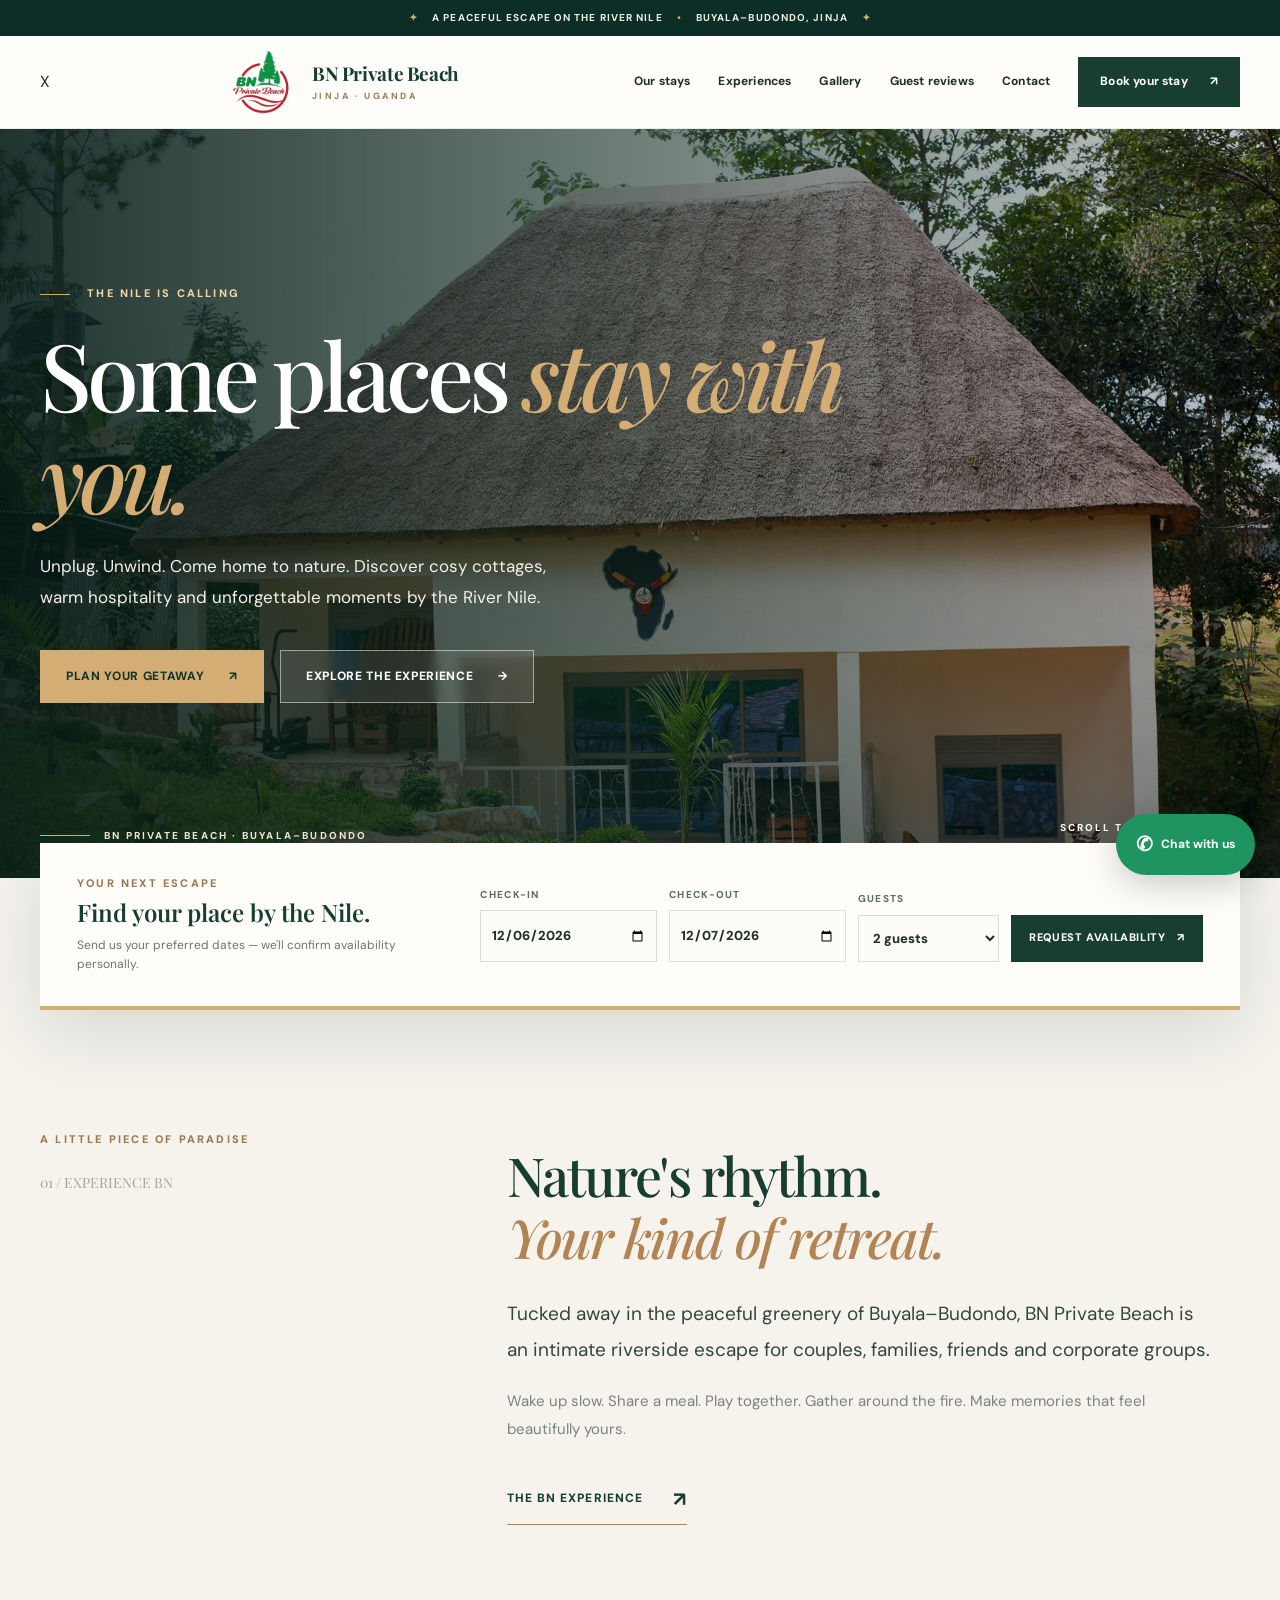
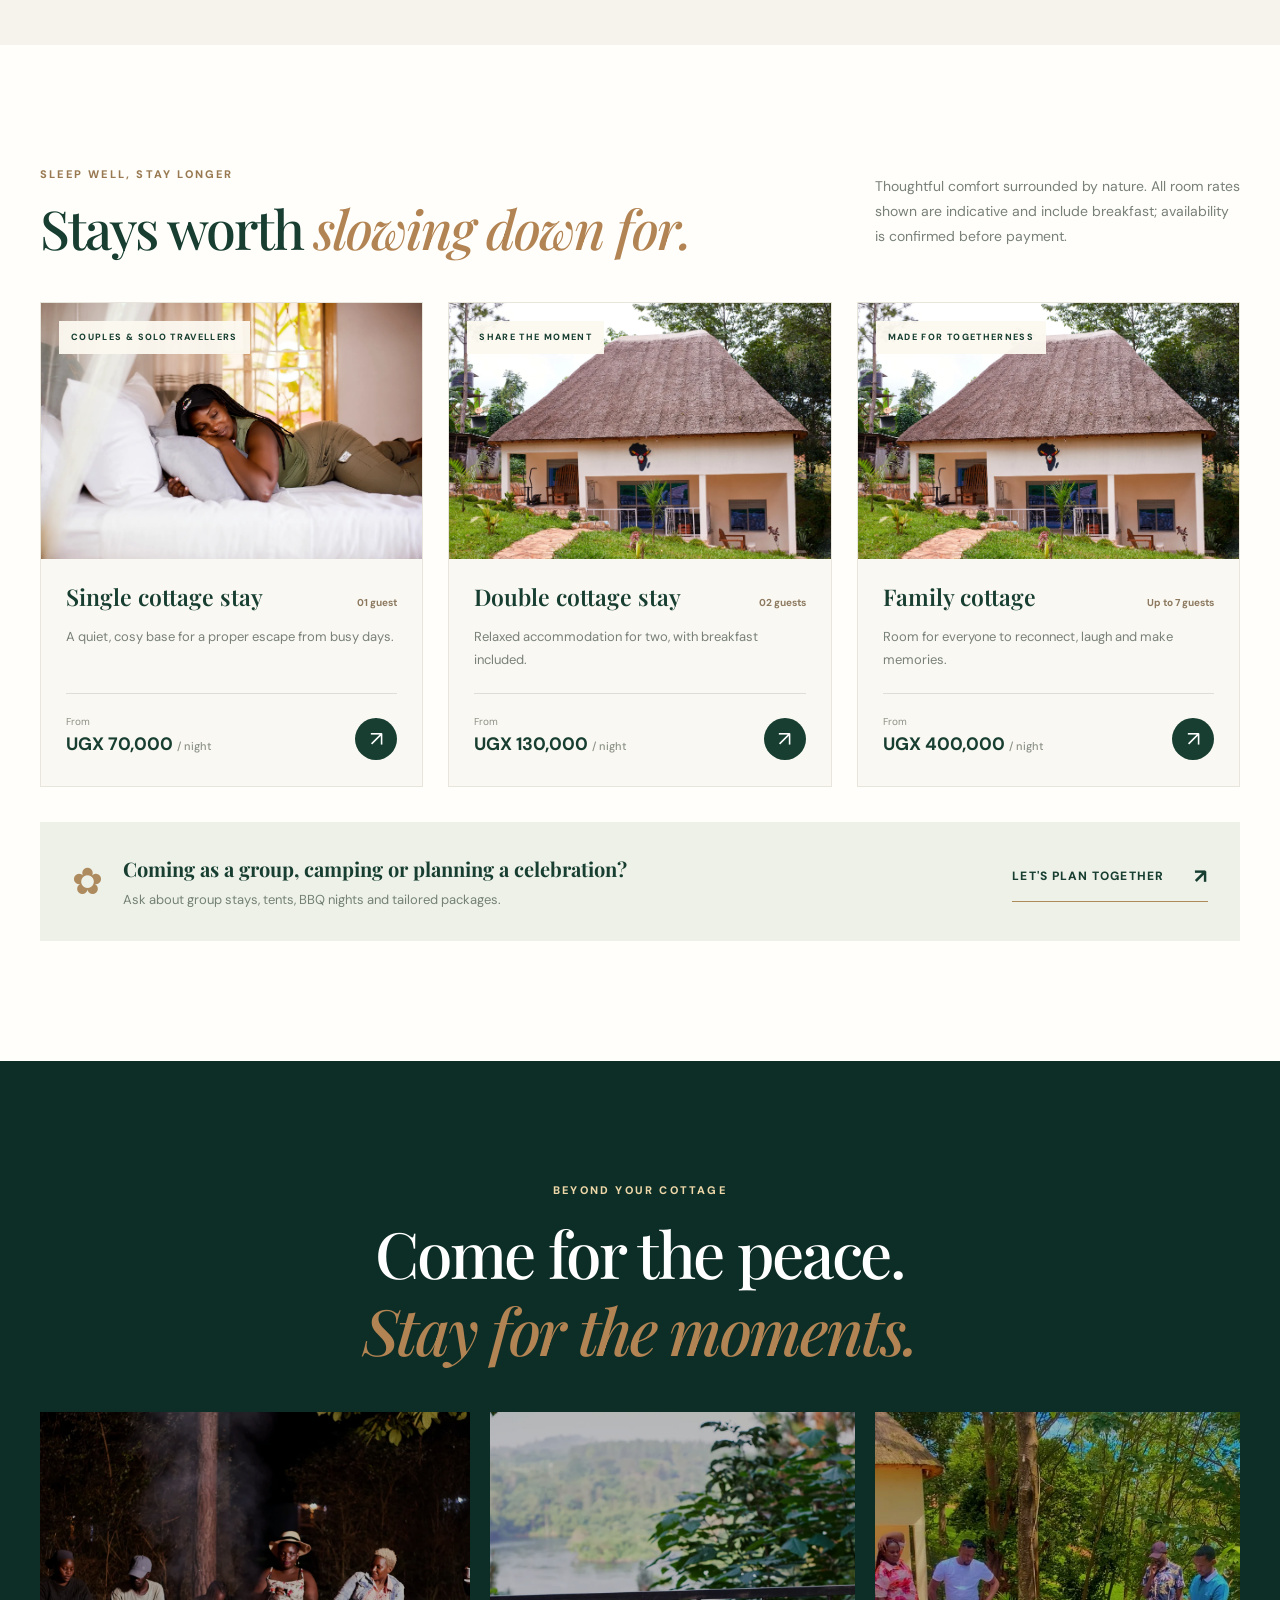
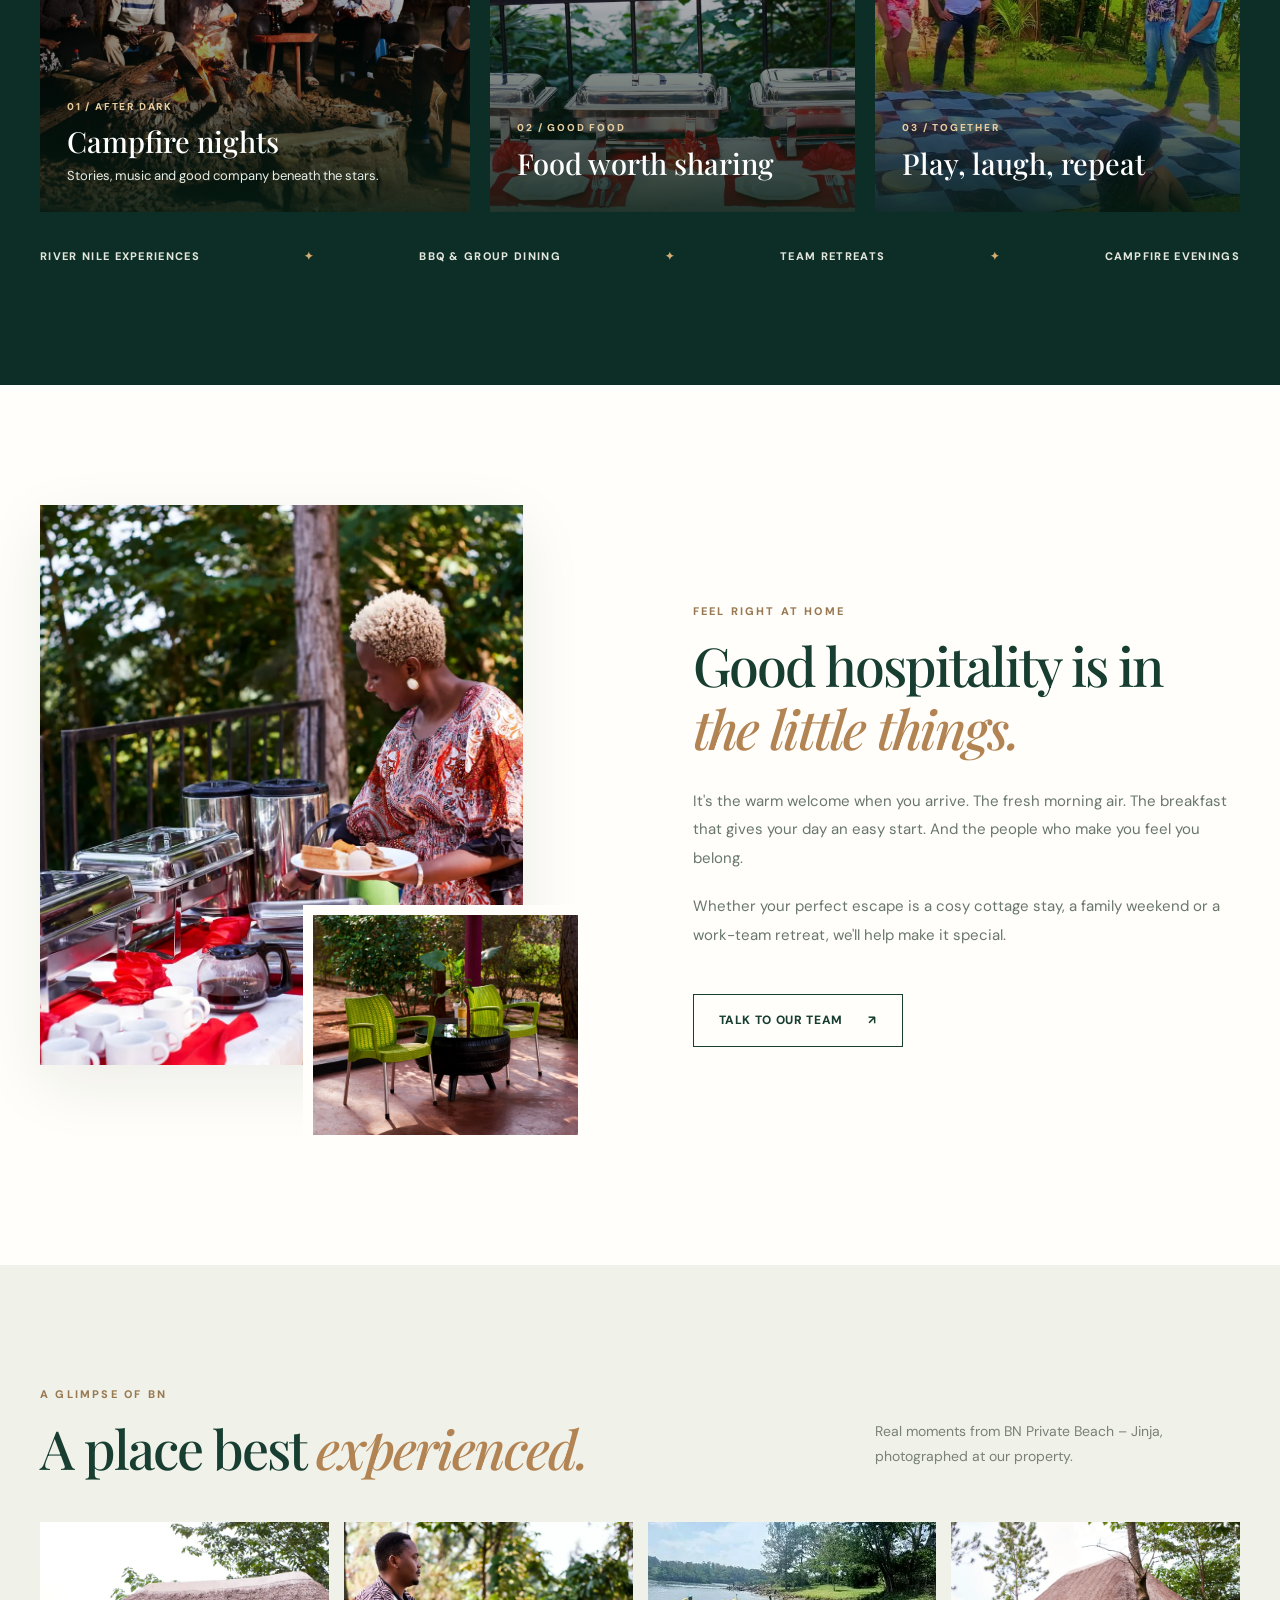
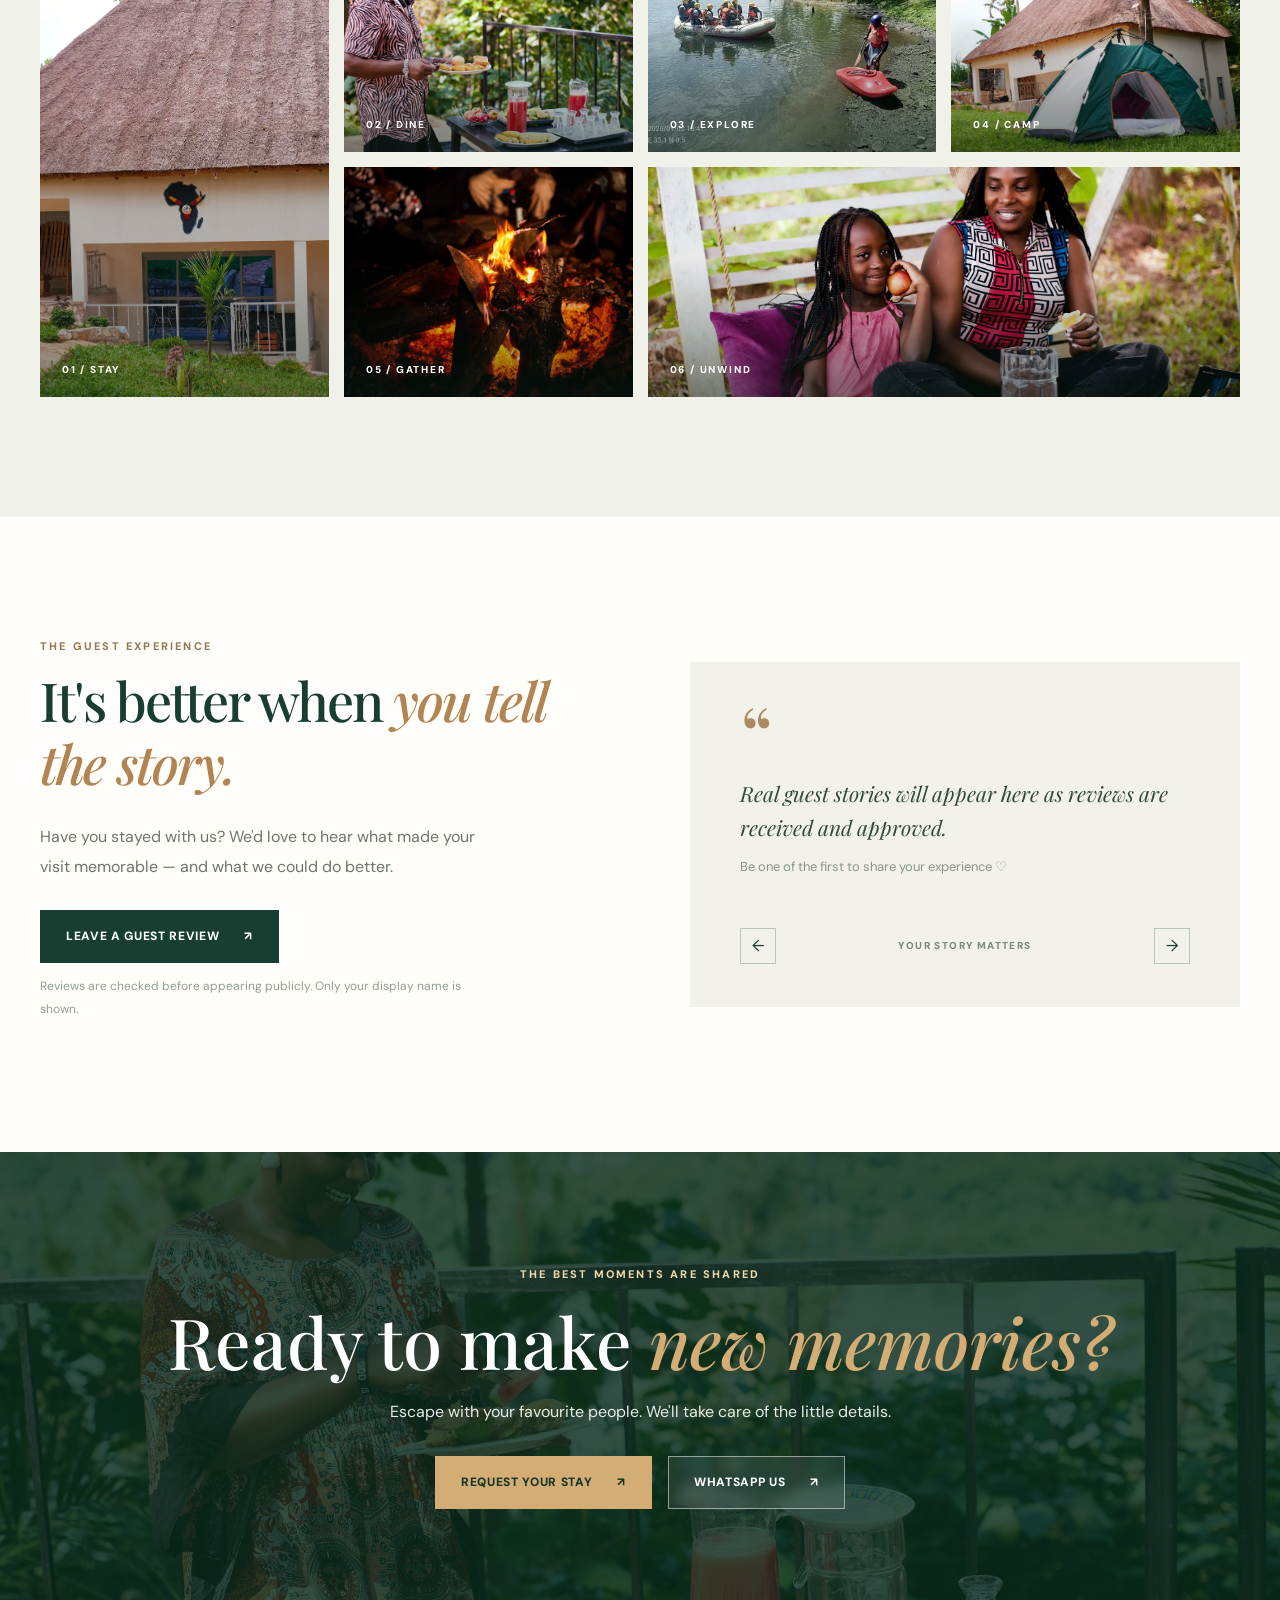
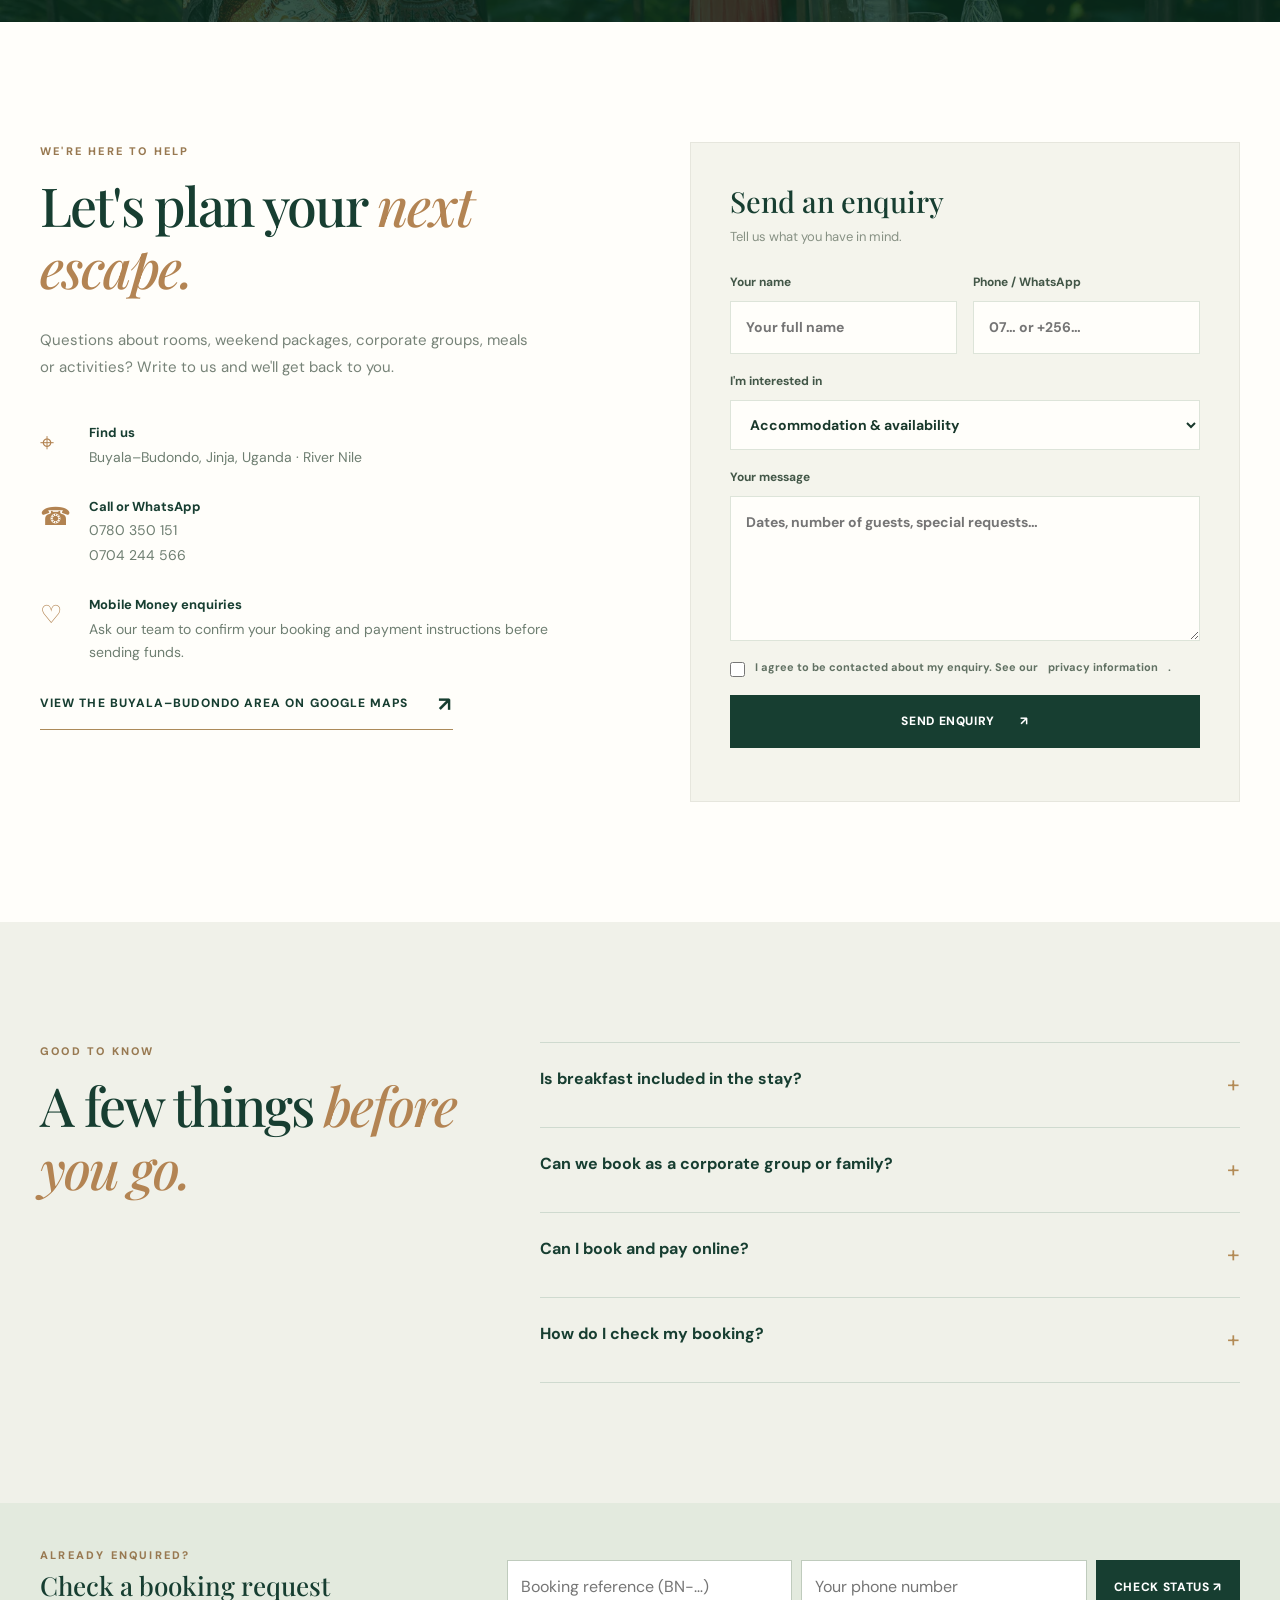
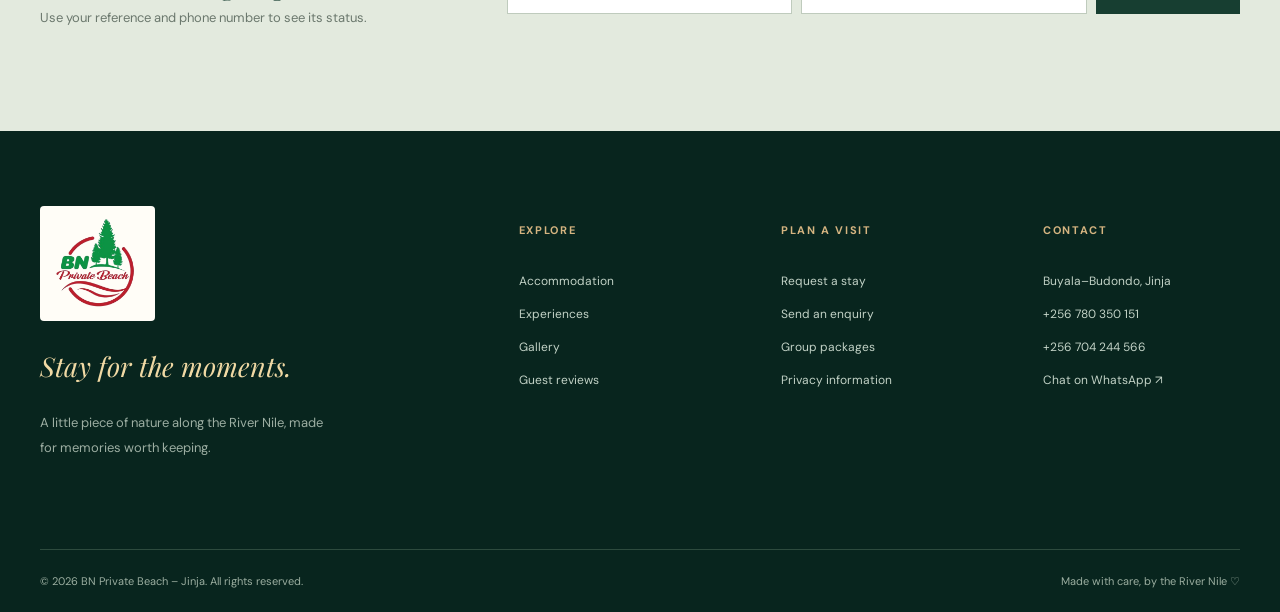
==== index.html @ 2076be95 "Initial BN Private Beach Jinja frontend" ====
<!doctype html>
<html lang="en">
<head>
 <meta charset="utf-8"><meta name="viewport" content="width=device-width,initial-scale=1"><meta name="theme-color" content="#133a2f">
 <meta name="description" content="BN Private Beach – Jinja: tranquil cottages, family stays, delicious dining, campfires and memorable Nile experiences. Request your stay and contact our team.">
 <title>BN Private Beach – Jinja | Stay where the Nile slows down</title>
 <link rel="icon" href="assets/bn-logo.png"><link rel="preconnect" href="https://fonts.googleapis.com"><link rel="preconnect" href="https://fonts.gstatic.com" crossorigin>
 <link href="https://fonts.googleapis.com/css2?family=DM+Sans:wght@400;500;600;700;800&family=Playfair+Display:ital,wght@0,500;0,600;0,700;1,500;1,600&display=swap" rel="stylesheet">
 <link rel="stylesheet" href="assets/site.css"><script src="assets/site.js" defer></script>
</head>
<body>
 <div class="announcement"><span class="tiny-star">✦</span> A peaceful escape on the River Nile <span class="announcement-dot">•</span> Buyala–Budondo, Jinja <span class="tiny-star">✦</span></div>
 <header class="site-header" id="top">
  <div class="header-inner container">X
   <a class="brand" href="#top" aria-label="BN Private Beach homepage"><img src="assets/bn-logo.png" alt="BN Private Beach official logo"><span class="brand-name"><b>BN Private Beach</b><small>JINJA · UGANDA</small></span></a>
   <nav id="mainNav" class="main-nav" aria-label="Main navigation"><a href="#stays">Our stays</a><a href="#experiences">Experiences</a><a href="#gallery">Gallery</a><a href="#reviews">Guest reviews</a><a href="#contact">Contact</a><a class="nav-book" href="#booking">Book your stay <span>↗</span></a></nav>
   <button class="menu-toggle" id="menuToggle" aria-label="Open menu" aria-expanded="false" aria-controls="mainNav"><span></span><span></span><span></span></button>
  </div>
 </header>
 <main>
  <section class="hero" aria-labelledby="hero-title">
   <img class="hero-background" src="assets/cottage-exterior.webp" alt="A beautiful cottage with thatched roof and greenery at BN Private Beach" fetchpriority="high">
   <div class="hero-overlay"></div>
   <div class="hero-content container">
    <div class="eyebrow light"><span class="eyebrow-line"></span> THE NILE IS CALLING</div>
    <h1 id="hero-title">Some places <em>stay with you.</em></h1>
    <p>Unplug. Unwind. Come home to nature. Discover cosy cottages, warm hospitality and unforgettable moments by the River Nile.</p>
    <div class="hero-actions"><a class="btn btn-gold" href="#booking">Plan your getaway <span>↗</span></a><a class="btn btn-glass" href="#experiences">Explore the experience <span>→</span></a></div>
   </div>
   <div class="hero-caption"><span class="caption-line"></span> BN PRIVATE BEACH · BUYALA–BUDONDO</div>
   <div class="hero-scroll">SCROLL TO DISCOVER <span>↓</span></div>
  </section>

  <section class="quick-book-section" id="booking" aria-labelledby="booking-title">
   <div class="container"><div class="quick-book">
    <div class="quick-book-intro"><span class="overline">YOUR NEXT ESCAPE</span><h2 id="booking-title">Find your place by the Nile.</h2><p>Send us your preferred dates — we'll confirm availability personally.</p></div>
    <form class="quick-book-form" id="quickBooking" novalidate>
      <label>Check-in <input required type="date" id="quickCheckin" aria-label="Check in"></label>
      <label>Check-out <input required type="date" id="quickCheckout" aria-label="Check out"></label>
      <label>Guests <select id="quickGuests" aria-label="Number of guests"><option value="1">1 guest</option><option value="2" selected>2 guests</option><option value="3">3 guests</option><option value="4">4 guests</option><option value="5">5 guests</option><option value="6">6 guests</option><option value="7">7 guests</option><option value="8">8+ guests</option></select></label>
      <button type="submit" class="btn btn-dark">Request availability <span>↗</span></button>
    </form>
   </div></div>
  </section>

  <section class="intro-section section-pad"><div class="container intro-grid">
   <div class="intro-eyebrow"><span class="eyebrow">A LITTLE PIECE OF PARADISE</span><span class="intro-numeric">01 / EXPERIENCE BN</span></div>
   <div><h2 class="section-headline">Nature's rhythm.<br><em>Your kind of retreat.</em></h2><p class="intro-lead">Tucked away in the peaceful greenery of Buyala–Budondo, BN Private Beach is an intimate riverside escape for couples, families, friends and corporate groups.</p><p class="intro-sub">Wake up slow. Share a meal. Play together. Gather around the fire. Make memories that feel beautifully yours.</p><a class="text-link" href="#experiences">The BN experience <span>↗</span></a></div>
  </div></section>

  <section class="stays-section section-pad" id="stays"><div class="container">
   <div class="section-heading spaced"><div><div class="eyebrow">SLEEP WELL, STAY LONGER</div><h2>Stays worth <em>slowing down for.</em></h2></div><p>Thoughtful comfort surrounded by nature. All room rates shown are indicative and include breakfast; availability is confirmed before payment.</p></div>
   <div class="stays-grid">
    <article class="stay-card"><div class="stay-photo"><img loading="lazy" src="assets/bedroom.webp" alt="Comfortable guest bedroom at BN Private Beach"><span class="photo-tag">COUPLES & SOLO TRAVELLERS</span></div><div class="stay-info"><div class="stay-top"><h3>Single cottage stay</h3><span>01 guest</span></div><p>A quiet, cosy base for a proper escape from busy days.</p><div class="stay-bottom"><div><small>From</small><strong>UGX 70,000 <span>/ night</span></strong></div><button class="circle-link" data-book-room="single" aria-label="Request single cottage">↗</button></div></div></article>
    <article class="stay-card"><div class="stay-photo"><img loading="lazy" src="assets/cottage-second.webp" alt="Thatched-roof private cottage in a landscaped garden"><span class="photo-tag">SHARE THE MOMENT</span></div><div class="stay-info"><div class="stay-top"><h3>Double cottage stay</h3><span>02 guests</span></div><p>Relaxed accommodation for two, with breakfast included.</p><div class="stay-bottom"><div><small>From</small><strong>UGX 130,000 <span>/ night</span></strong></div><button class="circle-link" data-book-room="double" aria-label="Request double cottage">↗</button></div></div></article>
    <article class="stay-card featured"><div class="stay-photo"><img loading="lazy" src="assets/cottage-exterior.webp" alt="Spacious family cottage with traditional thatched roof"><span class="photo-tag">MADE FOR TOGETHERNESS</span></div><div class="stay-info"><div class="stay-top"><h3>Family cottage</h3><span>Up to 7 guests</span></div><p>Room for everyone to reconnect, laugh and make memories.</p><div class="stay-bottom"><div><small>From</small><strong>UGX 400,000 <span>/ night</span></strong></div><button class="circle-link" data-book-room="family" aria-label="Request family cottage">↗</button></div></div></article>
   </div>
   <div class="group-note"><span class="group-icon">✿</span><div><strong>Coming as a group, camping or planning a celebration?</strong><p>Ask about group stays, tents, BBQ nights and tailored packages.</p></div><a href="#contact" class="text-link">Let's plan together <span>↗</span></a></div>
  </div></section>

  <section class="experience-section section-pad" id="experiences"><div class="container">
   <div class="section-heading centered"><span class="eyebrow light">BEYOND YOUR COTTAGE</span><h2>Come for the peace.<br><em>Stay for the moments.</em></h2></div>
   <div class="experience-collage">
    <article class="experience-tile exp-large"><img loading="lazy" src="assets/guests-evening.webp" alt="Guests gathered around a warmly glowing campfire"><div class="exp-label"><small>01 / AFTER DARK</small><h3>Campfire nights</h3><p>Stories, music and good company beneath the stars.</p></div></article>
    <article class="experience-tile"><img loading="lazy" src="assets/dining.webp" alt="Buffet dining overlooking greenery at BN Private Beach"><div class="exp-label"><small>02 / GOOD FOOD</small><h3>Food worth sharing</h3></div></article>
    <article class="experience-tile"><img loading="lazy" src="assets/group-games.webp" alt="Guests participating in a giant board game at BN Private Beach"><div class="exp-label"><small>03 / TOGETHER</small><h3>Play, laugh, repeat</h3></div></article>
   </div>
   <div class="experience-list"><span>River Nile experiences</span><i>✦</i><span>BBQ & group dining</span><i>✦</i><span>Team retreats</span><i>✦</i><span>Campfire evenings</span></div>
  </div></section>

  <section class="story-section section-pad"><div class="container story-grid"><div class="story-images"><img loading="lazy" class="story-main" src="assets/breakfast.webp" alt="Breakfast and buffet service by the Nile"><img loading="lazy" class="story-small" src="assets/outdoor-lounge.webp" alt="Relaxing outdoor seating nestled among the trees"></div><div class="story-content"><div class="eyebrow">FEEL RIGHT AT HOME</div><h2>Good hospitality is in <em>the little things.</em></h2><p>It's the warm welcome when you arrive. The fresh morning air. The breakfast that gives your day an easy start. And the people who make you feel you belong.</p><p>Whether your perfect escape is a cosy cottage stay, a family weekend or a work-team retreat, we'll help make it special.</p><a class="btn btn-outline" href="#contact">Talk to our team <span>↗</span></a></div></div></section>

  <section class="gallery-section section-pad" id="gallery"><div class="container"><div class="section-heading spaced"><div><span class="eyebrow">A GLIMPSE OF BN</span><h2>A place best <em>experienced.</em></h2></div><p>Real moments from BN Private Beach – Jinja, photographed at our property.</p></div><div class="gallery-grid">
   <button class="gallery-photo tall" data-image="assets/cottage-exterior.webp" data-caption="Our charming thatched-roof cottages"><img loading="lazy" src="assets/cottage-exterior.webp" alt="Thatched family cottage"><span>01 / STAY</span></button>
   <button class="gallery-photo" data-image="assets/riverside-breakfast.webp" data-caption="Food and views by the Nile"><img loading="lazy" src="assets/riverside-breakfast.webp" alt="Guests enjoying food by the Nile"><span>02 / DINE</span></button>
   <button class="gallery-photo" data-image="assets/river-experiences.webp" data-caption="River experiences"><img loading="lazy" src="assets/river-experiences.webp" alt="River activity at BN Private Beach"><span>03 / EXPLORE</span></button>
   <button class="gallery-photo" data-image="assets/camping.webp" data-caption="Camping among the trees"><img loading="lazy" src="assets/camping.webp" alt="Tent beside a cottage at BN Private Beach"><span>04 / CAMP</span></button>
   <button class="gallery-photo" data-image="assets/campfire.webp" data-caption="Warm evenings by the fire"><img loading="lazy" src="assets/campfire.webp" alt="Glowing campfire with logs"><span>05 / GATHER</span></button>
   <button class="gallery-photo wide" data-image="assets/picnic.webp" data-caption="Relaxed moments at BN Private Beach"><img loading="lazy" src="assets/picnic.webp" alt="Guests relaxing on an outdoor swing"><span>06 / UNWIND</span></button>
  </div></div></section>

  <section class="reviews-section section-pad" id="reviews"><div class="container reviews-grid">
   <div><div class="eyebrow">THE GUEST EXPERIENCE</div><h2>It's better when <em>you tell the story.</em></h2><p>Have you stayed with us? We'd love to hear what made your visit memorable — and what we could do better.</p><button type="button" class="btn btn-dark" id="writeReview">Leave a guest review <span>↗</span></button><p class="tiny-note">Reviews are checked before appearing publicly. Only your display name is shown.</p></div>
   <div class="review-display"><div class="quote-mark">“</div><div id="reviewList" class="review-list"><div class="review-placeholder">Real guest stories will appear here as reviews are received and approved.<br><span>Be one of the first to share your experience ♡</span></div></div><div class="review-navigation"><button id="prevReview" aria-label="Previous guest review">←</button><span id="reviewCount">YOUR STORY MATTERS</span><button id="nextReview" aria-label="Next guest review">→</button></div></div>
  </div></section>

  <section class="cta-section"><div class="cta-overlay"></div><div class="container cta-content"><span class="eyebrow light">THE BEST MOMENTS ARE SHARED</span><h2>Ready to make <em>new memories?</em></h2><p>Escape with your favourite people. We'll take care of the little details.</p><div class="cta-actions"><a href="#booking" class="btn btn-gold">Request your stay <span>↗</span></a><a href="https://wa.me/256780350151?text=Hello%20BN%20Private%20Beach%20Jinja%2C%20I%20would%20like%20to%20inquire%20about%20a%20visit." class="btn btn-glass" target="_blank" rel="noopener">WhatsApp us <span>↗</span></a></div></div></section>

  <section class="contact-section section-pad" id="contact"><div class="container contact-grid"><div><span class="eyebrow">WE'RE HERE TO HELP</span><h2>Let's plan your <em>next escape.</em></h2><p>Questions about rooms, weekend packages, corporate groups, meals or activities? Write to us and we'll get back to you.</p><div class="contact-points"><div><span class="contact-symbol">⌖</span><div><b>Find us</b><span>Buyala–Budondo, Jinja, Uganda · River Nile</span></div></div><div><span class="contact-symbol">☎</span><div><b>Call or WhatsApp</b><a href="tel:+256780350151">0780 350 151</a><a href="tel:+256704244566">0704 244 566</a></div></div><div><span class="contact-symbol">♡</span><div><b>Mobile Money enquiries</b><span>Ask our team to confirm your booking and payment instructions before sending funds.</span></div></div></div><a class="text-link" href="https://www.google.com/maps/search/?api=1&query=Buyala+Budondo+Jinja+Uganda" target="_blank" rel="noopener">View the Buyala–Budondo area on Google Maps <span>↗</span></a></div>
  <form id="inquiryForm" class="contact-form" novalidate><div class="form-heading"><h3>Send an enquiry</h3><p>Tell us what you have in mind.</p></div><div class="field-row"><label>Your name <input name="name" required maxlength="100" autocomplete="name" placeholder="Your full name"></label><label>Phone / WhatsApp <input name="phone" required maxlength="30" autocomplete="tel" placeholder="07… or +256…"></label></div><label>I'm interested in <select name="subject"><option>Accommodation & availability</option><option>Family & group bookings</option><option>Corporate retreat</option><option>Camping & activities</option><option>Other enquiry</option></select></label><label>Your message <textarea name="message" rows="5" required maxlength="1800" placeholder="Dates, number of guests, special requests…"></textarea></label><label class="checkline"><input type="checkbox" required name="consent"> I agree to be contacted about my enquiry. See our <a href="privacy.html" target="_blank" rel="noopener">privacy information</a>.</label><input type="text" name="website" class="honeypot" tabindex="-1" autocomplete="off" aria-hidden="true"><button type="submit" class="btn btn-dark full">Send enquiry <span>↗</span></button><div id="inquiryFeedback" class="form-feedback" aria-live="polite"></div></form></div></section>

  <section class="faq-section section-pad"><div class="container faq-grid"><div><span class="eyebrow">GOOD TO KNOW</span><h2>A few things <em>before you go.</em></h2></div><div class="faqs"><details><summary>Is breakfast included in the stay?</summary><p>Yes. Our quoted cottage rates include bed and breakfast unless your personalised package specifies otherwise.</p></details><details><summary>Can we book as a corporate group or family?</summary><p>Absolutely. We host groups, retreats, family getaways and special occasions. Share the dates and expected group size and we'll propose a package.</p></details><details><summary>Can I book and pay online?</summary><p>You can submit a booking request here. Our team confirms availability first; secure online Mobile Money checkout becomes available after your booking is approved and the payment service is activated. Never enter your PIN on this site.</p></details><details><summary>How do I check my booking?</summary><p>Use the booking reference you receive after sending your request, together with the phone number you submitted. You can check it below or speak to us on WhatsApp.</p></details></div></div></section>

  <section class="lookup-section"><div class="container lookup-inner"><div><span class="eyebrow">ALREADY ENQUIRED?</span><h3>Check a booking request</h3><p>Use your reference and phone number to see its status.</p></div><form id="lookupForm" class="lookup-form"><input name="reference" required placeholder="Booking reference (BN-…)" aria-label="Booking reference"><input name="phone" required placeholder="Your phone number" aria-label="Phone number"><button class="btn btn-dark" type="submit">Check status ↗</button></form><div id="lookupFeedback" class="lookup-feedback" aria-live="polite"></div></div></section>
 </main>
 <footer class="footer"><div class="container"><div class="footer-main"><div class="footer-brand"><img src="assets/bn-logo.png" alt="BN Private Beach official logo"><h3>Stay for the moments.</h3><p>A little piece of nature along the River Nile, made for memories worth keeping.</p></div><div><h4>Explore</h4><a href="#stays">Accommodation</a><a href="#experiences">Experiences</a><a href="#gallery">Gallery</a><a href="#reviews">Guest reviews</a></div><div><h4>Plan a visit</h4><a href="#booking">Request a stay</a><a href="#contact">Send an enquiry</a><a href="#contact">Group packages</a><a href="privacy.html">Privacy information</a></div><div><h4>Contact</h4><span>Buyala–Budondo, Jinja</span><a href="tel:+256780350151">+256 780 350 151</a><a href="tel:+256704244566">+256 704 244 566</a><a href="https://wa.me/256780350151" target="_blank" rel="noopener">Chat on WhatsApp ↗</a></div></div><div class="footer-bottom"><span>© <span id="year">2026</span> BN Private Beach – Jinja. All rights reserved.</span><span>Made with care, by the River Nile ♡</span></div></div></footer>
 <a href="https://wa.me/256780350151?text=Hello%20BN%20Private%20Beach%20Jinja!" target="_blank" rel="noopener" class="floating-wa" aria-label="Chat with BN Private Beach on WhatsApp"><span class="wa-icon">✆</span><span>Chat with us</span></a>

 <dialog id="bookingDialog" class="modal"><div class="modal-header"><div><span class="eyebrow">PLAN YOUR STAY</span><h2>Request a booking</h2></div><button class="modal-close" type="button" data-close="bookingDialog" aria-label="Close">×</button></div><form id="bookingForm" novalidate><div class="form-grid"><label>Accommodation <select name="room" id="roomType" required><option value="single">Single cottage · UGX 70,000</option><option value="double">Double cottage · UGX 130,000</option><option value="family">Family cottage · UGX 400,000</option></select></label><label>Cottages <select name="units" id="roomUnits"><option value="1">1</option><option value="2">2</option><option value="3">3</option><option value="4">4</option><option value="5">5</option><option value="6">6</option></select></label><label>Check-in <input required type="date" id="bookingCheckin" name="checkin"></label><label>Check-out <input required type="date" id="bookingCheckout" name="checkout"></label><label>Number of guests <input required type="number" min="1" max="42" value="2" name="guests" id="bookingGuests"></label><label>Your full name <input required maxlength="120" autocomplete="name" name="name" placeholder="Full name"></label><label>Phone number <input required maxlength="30" autocomplete="tel" name="phone" placeholder="+256 …"></label><label>Email address <input required type="email" maxlength="180" autocomplete="email" name="email" placeholder="you@example.com"></label></div><label>Anything we should know? <textarea name="note" maxlength="1200" rows="3" placeholder="Special requests, arrival details…"></textarea></label><label class="checkline"><input name="consent" type="checkbox" required> I agree to be contacted about my booking and understand availability must be confirmed. See our <a href="privacy.html" target="_blank" rel="noopener">privacy information</a>.</label><input class="honeypot" tabindex="-1" aria-hidden="true" autocomplete="off" name="website"><div class="booking-estimate"><div><span>Estimated total · bed & breakfast</span><strong id="estimateTotal">UGX 130,000</strong><small id="estimateNights">1 night · 1 cottage</small></div><span>Indicative price; confirmation required</span></div><button type="submit" class="btn btn-dark full">Send booking request ↗</button><div id="bookingFeedback" class="form-feedback" aria-live="polite"></div></form></dialog>
 <dialog id="reviewDialog" class="modal compact"><div class="modal-header"><div><span class="eyebrow">YOUR FEEDBACK MATTERS</span><h2>Share your experience</h2></div><button class="modal-close" type="button" data-close="reviewDialog" aria-label="Close">×</button></div><form id="reviewForm"><label>Display name <input name="name" maxlength="70" required placeholder="How your name will appear"></label><label>Your rating <select name="rating"><option value="5">★★★★★ · Excellent</option><option value="4">★★★★☆ · Very good</option><option value="3">★★★☆☆ · Good</option><option value="2">★★☆☆☆ · Could improve</option><option value="1">★☆☆☆☆ · Disappointing</option></select></label><label>Your review <textarea maxlength="900" minlength="12" rows="5" required name="comment" placeholder="Tell us about your stay…"></textarea></label><label class="checkline"><input type="checkbox" required name="consent"> I confirm this is my experience and agree to publication after moderation. See our <a href="privacy.html" target="_blank" rel="noopener">privacy information</a>.</label><input class="honeypot" name="website" tabindex="-1" aria-hidden="true" autocomplete="off"><button class="btn btn-dark full" type="submit">Submit my review ↗</button><div id="reviewFeedback" class="form-feedback" aria-live="polite"></div></form></dialog>
 <dialog id="photoDialog" class="photo-dialog"><button type="button" class="modal-close" data-close="photoDialog" aria-label="Close picture">×</button><img id="photoDialogImage" alt="Gallery photograph"><p id="photoDialogCaption"></p></dialog>
 <div id="toast" class="toast" role="status" aria-live="polite"></div>
</body></html>
---- assets/site.css ----
:root{--green:#173e31;--green-deep:#0d2e26;--green-soft:#2c614d;--gold:#d4ad74;--gold-light:#f0dbaf;--cream:#f6f3ed;--paper:#fffdfa;--ink:#202d26;--muted:#6b746c;--line:#e5e5db;--shadow:0 22px 75px rgba(21,51,41,.14);--display:'Playfair Display',Georgia,serif;--sans:'DM Sans',Arial,sans-serif}*{box-sizing:border-box}html{scroll-behavior:smooth;scroll-padding-top:95px}body{margin:0;background:var(--cream);color:var(--ink);font:16px/1.65 var(--sans);-webkit-font-smoothing:antialiased}body.modal-open{overflow:hidden}img{max-width:100%;display:block}button,input,textarea,select{font:inherit}button{cursor:pointer}a{color:inherit;text-decoration:none}button:focus-visible,a:focus-visible,input:focus-visible,select:focus-visible,textarea:focus-visible,summary:focus-visible{outline:3px solid #d8ad64;outline-offset:3px}::selection{background:#d4ad74;color:#173e31}.container{width:min(1200px,calc(100% - 48px));margin-inline:auto}.section-pad{padding:120px 0}.announcement{height:36px;background:var(--green-deep);color:#efeee7;display:flex;align-items:center;justify-content:center;gap:14px;letter-spacing:.11em;text-transform:uppercase;font-size:10px;font-weight:700}.announcement .tiny-star{color:var(--gold)}.announcement-dot{color:#d4ad74}.site-header{height:93px;background:rgba(255,253,249,.98);position:relative;z-index:50;border-bottom:1px solid rgba(21,54,41,.09)}.header-inner{height:100%;display:flex;align-items:center;justify-content:space-between;gap:28px}.brand{display:flex;align-items:center;gap:12px;min-width:0}.brand img{height:75px;width:75px;object-fit:contain}.brand-name{display:flex;flex-direction:column;line-height:1.25}.brand-name b{font-family:var(--display);font-size:19px;color:var(--green);letter-spacing:-.02em}.brand-name small{font-size:9px;letter-spacing:.28em;color:#987f60;font-weight:800;margin-top:6px}.main-nav{display:flex;align-items:center;gap:28px;font-size:12px;letter-spacing:.015em;font-weight:700}.main-nav>a:not(.nav-book){white-space:nowrap;transition:color .2s}.main-nav>a:hover{color:#be8755}.nav-book{background:var(--green);color:#fff;padding:15px 22px;display:inline-flex;gap:22px;align-items:center}.nav-book:hover{background:#245640}.menu-toggle{display:none}.hero{height:min(750px,75vw);min-height:605px;position:relative;background:#203e2b;color:#fff;overflow:hidden}.hero-background{position:absolute;inset:0;height:100%;width:100%;object-fit:cover;object-position:center 48%;filter:brightness(.88) saturate(.96);animation:slowzoom 14s ease-out both}@keyframes slowzoom{from{transform:scale(1.04)}to{transform:scale(1)}}.hero-overlay{position:absolute;inset:0;background:linear-gradient(90deg,rgba(6,28,23,.88),rgba(10,38,28,.58) 43%,rgba(4,22,17,.10) 100%),linear-gradient(0deg,rgba(9,30,23,.33),transparent 38%)}.hero-content{position:relative;z-index:1;padding-top:155px;max-width:1200px}.eyebrow,.overline{display:block;text-transform:uppercase;letter-spacing:.20em;color:#987951;font-weight:800;font-size:11px}.eyebrow.light{color:#eed7a8}.eyebrow-line{width:30px;height:1px;background:var(--gold);display:inline-block;margin-right:12px;vertical-align:middle}.hero h1{font:500 clamp(65px,7.3vw,112px)/1.09 var(--display);letter-spacing:-.055em;max-width:850px;margin:21px 0 24px}.hero h1 em,.section-headline em,.section-heading h2 em,.story-content h2 em,.reviews-section h2 em,.cta-section h2 em,.contact-section h2 em,.faq-section h2 em{font-style:italic;font-weight:500;color:var(--gold)}.hero p{font-size:17px;max-width:515px;line-height:1.82;color:#f4f1e9;margin-bottom:37px}.hero-actions,.cta-actions{display:flex;gap:16px;align-items:center;flex-wrap:wrap}.btn{border:1px solid transparent;appearance:none;font-size:12px;letter-spacing:.055em;text-transform:uppercase;font-weight:800;padding:18px 25px;display:inline-flex;align-items:center;justify-content:center;gap:25px;transition:transform .18s,background .18s,color .18s;text-align:center;border-radius:0;line-height:1.25}.btn:hover{transform:translateY(-2px)}.btn-gold{background:var(--gold);color:#14362a}.btn-gold:hover{background:#e7c695}.btn-glass{background:rgba(255,255,255,.09);border-color:rgba(255,255,255,.5);color:#fff;backdrop-filter:blur(6px)}.btn-glass:hover{background:rgba(255,255,255,.17)}.btn-dark{background:var(--green);color:white}.btn-dark:hover{background:#285b47}.btn-outline{border-color:var(--green);color:var(--green)}.btn-outline:hover{background:var(--green);color:#fff}.btn.full{width:100%}.hero-caption{position:absolute;bottom:35px;left:max(24px,calc((100% - 1200px)/2));z-index:1;font-size:10px;letter-spacing:.22em;font-weight:800;color:#f5ead7;display:flex;align-items:center;gap:14px}.caption-line{height:1px;width:50px;background:var(--gold)}.hero-scroll{position:absolute;bottom:35px;right:max(24px,calc((100% - 1200px)/2));font-size:10px;letter-spacing:.2em;font-weight:800;display:flex;gap:18px;align-items:center;z-index:2}.hero-scroll span{font-size:19px;color:var(--gold)}.quick-book-section{position:relative;margin-top:-1px;background:var(--cream)}.quick-book{background:var(--paper);box-shadow:var(--shadow);display:grid;grid-template-columns:.85fr 1.7fr;align-items:center;gap:42px;padding:31px 37px;transform:translateY(-35px);margin-bottom:-35px;position:relative;z-index:4;border-bottom:4px solid var(--gold)}.quick-book-intro h2{font:600 24px/1.25 var(--display);margin:5px 0 9px;color:var(--green)}.quick-book-intro p{font-size:12px;line-height:1.6;color:var(--muted);margin:0}.quick-book-form{display:grid;grid-template-columns:1fr 1fr .8fr auto;gap:12px;align-items:end}.quick-book label{font-size:10px;text-transform:uppercase;letter-spacing:.13em;font-weight:800;color:#5c6d62}.quick-book input,.quick-book select{display:block;width:100%;font-size:13px;letter-spacing:0;color:var(--ink);padding:13px 10px;border:1px solid #dadfd6;background:#fbfbf8;margin-top:7px;min-height:47px}.quick-book .btn{height:47px;padding:12px 17px;font-size:11px;white-space:nowrap;gap:12px}.intro-section{background:var(--cream)}.intro-grid{display:grid;grid-template-columns:1fr 2fr;gap:100px}.intro-eyebrow{display:flex;flex-direction:column;gap:23px;align-items:flex-start}.intro-numeric{font-family:var(--display);font-size:14px;color:#a0a89c}.section-headline,.section-heading h2,.story-content h2,.reviews-section h2,.contact-section h2,.faq-section h2{font:500 clamp(40px,4.2vw,66px)/1.16 var(--display);letter-spacing:-.037em;color:var(--green);margin:14px 0 28px}.section-headline em,.section-heading h2 em,.story-content h2 em,.reviews-section h2 em,.contact-section h2 em,.faq-section h2 em{color:#b38453}.intro-lead{font-size:19px;line-height:1.88;max-width:710px;color:#33473b}.intro-sub{font-size:15px;color:#79847a;max-width:700px;line-height:1.9}.text-link{display:inline-flex;gap:30px;align-items:center;margin-top:24px;padding-bottom:8px;border-bottom:1px solid #ac8a59;color:var(--green);font-size:12px;font-weight:800;letter-spacing:.09em;text-transform:uppercase}.text-link span{font-size:20px;transition:transform .2s}.text-link:hover span{transform:translate(3px,-3px)}.stays-section{background:#fffefa}.section-heading{margin-bottom:43px}.section-heading.spaced{display:flex;justify-content:space-between;align-items:end;gap:60px}.section-heading.spaced>p{max-width:365px;line-height:1.8;color:#788078;font-size:14px;margin:0 0 10px}.section-heading h2{margin-bottom:0}.stays-grid{display:grid;grid-template-columns:repeat(3,minmax(0,1fr));gap:25px}.stay-card{background:#faf8f2;border:1px solid #e8e6dc;overflow:hidden;transition:transform .25s,box-shadow .25s}.stay-card:hover{transform:translateY(-7px);box-shadow:var(--shadow)}.stay-photo{position:relative;height:256px;overflow:hidden}.stay-photo img{width:100%;height:100%;object-fit:cover;transition:transform .6s}.stay-card:hover .stay-photo img{transform:scale(1.06)}.photo-tag{position:absolute;top:18px;left:18px;background:rgba(252,249,241,.95);padding:9px 12px;font-size:9px;letter-spacing:.15em;font-weight:800;color:var(--green)}.stay-info{padding:24px 25px 26px}.stay-top{display:flex;align-items:baseline;justify-content:space-between;gap:15px}.stay-top h3{font:600 23px/1.2 var(--display);margin:0;color:var(--green)}.stay-top span{font-size:10px;font-weight:700;color:#8c7960;white-space:nowrap}.stay-info p{font-size:13px;color:#788078;min-height:50px;line-height:1.8}.stay-bottom{display:flex;justify-content:space-between;align-items:end;border-top:1px solid #deded7;padding-top:20px;margin-top:18px}.stay-bottom small{font-size:10px;color:#8c9186;display:block}.stay-bottom strong{font-size:18px;color:var(--green);white-space:nowrap}.stay-bottom strong span{font-size:11px;color:#8b9287;font-weight:500}.circle-link{height:42px;width:42px;border-radius:50%;background:var(--green);color:#fff;border:0;font-size:21px;display:grid;place-items:center;transition:background .2s}.circle-link:hover{background:#a77844}.group-note{display:flex;align-items:center;gap:20px;padding:29px 32px;background:#eef1e8;margin-top:35px}.group-icon{font-size:37px;color:#ae8b5f}.group-note strong{font-family:var(--display);font-size:20px;color:var(--green)}.group-note p{font-size:13px;color:#748174;margin:3px 0 0}.group-note .text-link{margin:0 0 0 auto;white-space:nowrap}.experience-section{background:var(--green-deep);color:#fff}.section-heading.centered{text-align:center}.section-heading.centered h2,.cta-section h2{font:500 clamp(43px,5vw,70px)/1.2 var(--display);color:#fff;margin:16px 0}.experience-collage{display:grid;grid-template-columns:1.18fr 1fr 1fr;gap:20px;min-height:400px}.experience-tile{position:relative;overflow:hidden;min-height:400px;background:#315644}.experience-tile img{position:absolute;inset:0;width:100%;height:100%;object-fit:cover;filter:brightness(.74);transition:transform .4s}.experience-tile:hover img{transform:scale(1.06)}.experience-tile:after{content:"";position:absolute;inset:0;background:linear-gradient(0deg,rgba(6,30,20,.84),transparent 55%)}.exp-label{position:absolute;bottom:25px;left:27px;right:25px;z-index:2}.exp-label small{font-size:10px;letter-spacing:.18em;font-weight:800;color:#e7cea0}.exp-label h3{font:500 29px var(--display);margin:4px 0 5px}.exp-label p{font-size:13px;color:#e6efe8;margin:0}.experience-list{display:flex;justify-content:space-between;align-items:center;gap:17px;flex-wrap:wrap;margin-top:35px;text-transform:uppercase;font-size:11px;letter-spacing:.12em;font-weight:800;color:#e2e6dd}.experience-list i{color:var(--gold);font-style:normal}.story-section{background:#fffefa}.story-grid{display:grid;grid-template-columns:1fr 1fr;gap:105px;align-items:center}.story-images{position:relative;padding-right:65px;padding-bottom:80px}.story-main{height:560px;width:100%;object-fit:cover;box-shadow:0 20px 60px rgba(20,39,27,.08)}.story-small{width:52%;height:240px;object-fit:cover;position:absolute;bottom:0;right:0;border:10px solid #fffefa}.story-content h2{max-width:520px}.story-content p{font-size:15px;line-height:1.9;color:#69776b;margin-bottom:20px}.story-content .btn{margin-top:25px}.gallery-section{background:#f0f1e9}.gallery-grid{display:grid;grid-template-columns:repeat(4,1fr);grid-auto-rows:230px;gap:15px}.gallery-photo{position:relative;background:#ddd;border:0;padding:0;overflow:hidden;text-align:left}.gallery-photo:after{content:"";position:absolute;inset:0;background:linear-gradient(0deg,rgba(8,30,20,.49),transparent 60%)}.gallery-photo img{height:100%;width:100%;object-fit:cover;transition:transform .35s}.gallery-photo:hover img{transform:scale(1.07)}.gallery-photo span{position:absolute;bottom:19px;left:22px;color:#fff;z-index:2;font-weight:800;font-size:10px;letter-spacing:.18em}.gallery-photo.tall{grid-row:span 2}.gallery-photo.wide{grid-column:span 2}.reviews-section{background:#fffefa}.reviews-grid{display:grid;grid-template-columns:1fr 1fr;gap:100px;align-items:center}.reviews-grid>div:first-child>p{font-size:16px;color:#6c776c;line-height:1.85;max-width:440px}.reviews-grid .btn{margin-top:13px}.tiny-note{font-size:12px!important;color:#929e92!important}.review-display{min-height:345px;background:#f2f2ea;padding:43px 50px;display:flex;flex-direction:column;justify-content:space-between}.quote-mark{font-family:var(--display);font-size:80px;line-height:.7;color:#ac8b61}.review-placeholder{font:italic 21px/1.65 var(--display);color:#314b3d}.review-placeholder span{font:400 13px var(--sans);color:#899689}.review-stars{color:#bb8d4c;font-size:18px;letter-spacing:.1em;margin:12px 0}.review-text{font:italic 22px/1.65 var(--display);color:#283f30;margin:8px 0}.review-author{font-size:11px;text-transform:uppercase;letter-spacing:.16em;font-weight:800;color:#6f7e6e}.review-navigation{display:flex;align-items:center;justify-content:space-between;margin-top:34px;gap:25px}.review-navigation button{height:36px;width:36px;border:1px solid #b9c6ba;background:transparent;color:var(--green)}.review-navigation span{font-size:10px;letter-spacing:.14em;font-weight:800;color:#7b887b}.cta-section{min-height:470px;position:relative;background:url('family-campfire.webp') center 51%/cover;color:#fff;display:flex;align-items:center;text-align:center}.cta-overlay{position:absolute;inset:0;background:rgba(10,44,30,.82)}.cta-content{position:relative;padding:88px 0}.cta-section h2{font-size:clamp(50px,5.5vw,76px)}.cta-section p{color:#e5ede5;margin:15px 0 30px}.cta-actions{justify-content:center}.contact-section{background:#fffefa}.contact-grid{display:grid;grid-template-columns:1fr 1fr;gap:100px;align-items:start}.contact-grid>div:first-child>p{color:#778378;font-size:15px;line-height:1.85;max-width:490px}.contact-points{display:flex;flex-direction:column;gap:27px;margin-top:40px}.contact-points>div{display:flex;align-items:start;gap:17px}.contact-symbol{color:#b28351;font-size:25px;min-width:32px}.contact-points>div>div{display:flex;flex-direction:column;gap:2px;font-size:14px;color:#6e7e71}.contact-points b{font-size:13px;color:var(--green)}.contact-points a:hover{text-decoration:underline}.contact-form{background:#f4f4ec;padding:39px;border:1px solid #e6e6dd}.form-heading h3{font:500 29px var(--display);margin:0;color:var(--green)}.form-heading p{margin:6px 0 26px;color:#879184;font-size:13px}.contact-form label,.modal form label{display:block;font-size:12px;font-weight:700;color:#425647;margin-bottom:18px}.contact-form input:not([type=checkbox]),.contact-form textarea,.contact-form select,.modal input:not([type=checkbox]),.modal textarea,.modal select{display:block;width:100%;background:#fffefa;border:1px solid #dde4d9;padding:14px 15px;margin-top:8px;color:#19382b;border-radius:0;outline-offset:1px;font-size:14px}.contact-form input:focus,.contact-form select:focus,.contact-form textarea:focus,.modal input:focus,.modal select:focus,.modal textarea:focus{border-color:#ac8859}.field-row,.form-grid{display:grid;grid-template-columns:1fr 1fr;gap:16px}.checkline{display:flex!important;gap:10px;align-items:start;font-size:11px!important;line-height:1.6;color:#617163!important;cursor:pointer}.checkline input{margin:3px 0 0;accent-color:var(--green);min-width:15px;min-height:15px}.honeypot{position:absolute!important;opacity:0!important;left:-10000px!important;height:0!important;width:0!important;pointer-events:none!important}.form-feedback{font-size:13px;line-height:1.7;margin-top:13px;min-height:1px}.feedback-error{color:#b03b3b}.feedback-ok{color:#245c37}.faq-section{background:#f0f1e9}.faq-grid{display:grid;grid-template-columns:.75fr 1.25fr;gap:80px}.faqs details{border-bottom:1px solid #cfdacf;padding:23px 0}.faqs details:first-child{border-top:1px solid #cfdacf}.faqs summary{cursor:pointer;font-size:16px;color:var(--green);font-weight:700;list-style:none;display:flex;justify-content:space-between;gap:20px}.faqs summary:after{content:'+';font-size:23px;font-weight:400;color:#b38b56}.faqs details[open] summary:after{content:'−'}.faqs p{font-size:14px;color:#6e786e;line-height:1.9;max-width:650px}.lookup-section{background:#e3eade;padding:43px 0}.lookup-inner{display:grid;grid-template-columns:.75fr 1.35fr;align-items:center;gap:60px}.lookup-inner h3{font:500 26px var(--display);color:var(--green);margin:4px 0}.lookup-inner p{margin:0;font-size:13px;color:#6b786d}.lookup-form{display:grid;grid-template-columns:1fr 1fr auto;gap:9px}.lookup-form input{min-width:0;padding:13px;border:1px solid #bfcbbd;background:#fff}.lookup-form .btn{padding:14px 17px;white-space:nowrap}.lookup-feedback{grid-column:2;font-size:13px;line-height:1.7}.booking-result{padding:12px 15px;background:#fff;border-left:3px solid #a8814c}.booking-result strong{color:var(--green)}.booking-result a{color:#4b6c50;text-decoration:underline}.footer{background:#08251e;color:#cbd9cf}.footer-main{padding:75px 0;display:grid;grid-template-columns:2.1fr repeat(3,1fr);gap:65px}.footer-brand img{width:115px;background:#fffdf7;padding:5px;border-radius:4px}.footer h3{font:italic 27px var(--display);color:#f0d9a4}.footer p{max-width:285px;line-height:1.9;color:#9caea2;font-size:13px}.footer h4{font-size:11px;text-transform:uppercase;letter-spacing:.15em;color:#d5b480;margin-bottom:20px}.footer-main>div:not(:first-child){display:flex;flex-direction:column;gap:13px;align-items:flex-start}.footer a,.footer span{font-size:12px;color:#c2d2c6}.footer a:hover{color:#e0bf84}.footer-bottom{border-top:1px solid #2d4b3e;display:flex;justify-content:space-between;padding:22px 0;gap:20px}.footer-bottom span{color:#9baea0;font-size:11px}.floating-wa{position:fixed;bottom:25px;right:25px;background:#1f9360;box-shadow:0 10px 35px rgba(0,0,0,.2);color:#fff;padding:14px 20px;border-radius:50px;font-weight:800;font-size:12px;z-index:60;display:flex;align-items:center;gap:8px}.wa-icon{font-size:20px}.floating-wa:hover{background:#166d48}
/* dialogs */
dialog{border:none;max-width:min(700px,calc(100vw - 28px));width:100%;max-height:91vh;overflow:auto;padding:34px 39px;background:#fffdfa;color:var(--ink);box-shadow:0 40px 130px rgba(0,0,0,.28)}dialog::backdrop{background:rgba(7,28,21,.75);backdrop-filter:blur(3px)}.modal.compact{max-width:min(550px,calc(100vw - 28px))}.modal-header{display:flex;align-items:start;justify-content:space-between;gap:20px;margin-bottom:24px}.modal-header h2{font:500 36px var(--display);color:var(--green);margin:7px 0}.modal-close{background:none;border:0;font-size:31px;color:#566c5a;padding:0 7px}.booking-estimate{background:#eaf1e9;display:flex;align-items:center;justify-content:space-between;gap:16px;padding:20px;margin:14px 0 19px}.booking-estimate>div{display:flex;flex-direction:column}.booking-estimate>div>span{font-size:11px;color:#607261}.booking-estimate strong{font-size:27px;color:var(--green)}.booking-estimate small{font-size:11px;color:#6b7768}.booking-estimate>span{font-size:10px;color:#879688;text-align:right;max-width:130px}.photo-dialog{background:#0c201b;color:#fff;max-width:calc(100vw - 30px);width:min(1100px,95vw);padding:0;border:0;overflow:visible}.photo-dialog img{width:100%;max-height:76vh;object-fit:contain;background:#08140f}.photo-dialog p{font-size:13px;text-align:center;margin:10px 0 14px}.photo-dialog .modal-close{position:absolute;right:-13px;top:-38px;color:#fff;font-size:35px}.toast{position:fixed;bottom:30px;left:50%;transform:translate(-50%,120px);background:#153d2d;color:#fff;padding:13px 19px;font-size:13px;font-weight:600;z-index:100;box-shadow:var(--shadow);opacity:0;transition:transform .3s,opacity .3s;max-width:min(500px,90vw)}.toast.show{transform:translate(-50%,0);opacity:1}
@media(max-width:1200px){.main-nav{gap:17px}.brand-name b{font-size:17px}.quick-book{grid-template-columns:1fr;gap:20px}.quick-book-form{grid-template-columns:1fr 1fr .8fr auto}.intro-grid,.story-grid{gap:55px}.stays-grid{gap:18px}}
@media(max-width:920px){.container{width:min(100% - 36px,1200px)}.section-pad{padding:82px 0}.main-nav{display:none;position:absolute;top:93px;left:0;right:0;background:#fffefa;padding:25px;box-shadow:var(--shadow);flex-direction:column;align-items:stretch;z-index:60}.main-nav.show{display:flex}.main-nav>a{font-size:14px}.menu-toggle{display:flex;border:0;background:transparent;width:36px;height:32px;flex-direction:column;justify-content:center;gap:5px}.menu-toggle span{width:28px;height:2px;background:var(--green);display:block}.hero{min-height:600px;height:670px}.hero h1{font-size:70px}.quick-book-form{grid-template-columns:1fr 1fr}.intro-grid{grid-template-columns:1fr;gap:28px}.intro-eyebrow{flex-direction:row;justify-content:space-between}.stays-grid{grid-template-columns:repeat(2,1fr)}.stays-grid .stay-card:last-child{grid-column:span 2}.experience-collage{grid-template-columns:1fr 1fr}.exp-large{grid-column:span 2}.experience-tile{min-height:320px}.story-grid,.reviews-grid,.contact-grid{gap:48px}.story-main{height:430px}.gallery-grid{grid-auto-rows:180px}.footer-main{grid-template-columns:1.5fr 1fr 1fr;gap:38px}.footer-main>div:last-child{grid-column:1 / -1}.lookup-inner{grid-template-columns:1fr;gap:18px}.lookup-feedback{grid-column:1}}
@media(max-width:650px){.announcement{font-size:8px;gap:8px;letter-spacing:.08em}.announcement-dot{display:none}.site-header{height:77px}.brand img{height:65px;width:65px}.brand-name b{font-size:16px}.brand-name small{font-size:8px}.main-nav{top:77px}.hero{min-height:620px;height:calc(100svh - 100px);max-height:760px}.hero-background{object-position:59% center}.hero-overlay{background:linear-gradient(90deg,rgba(5,30,21,.85),rgba(3,25,18,.48)),linear-gradient(0deg,rgba(0,0,0,.28),transparent 50%)}.hero-content{padding-top:120px}.hero h1{font-size:clamp(49px,12vw,74px);line-height:1.12}.hero p{font-size:14px;max-width:400px;line-height:1.8}.hero-actions{align-items:stretch}.hero-actions .btn{font-size:10px;padding:15px 14px;gap:10px}.hero-caption{font-size:8px;bottom:27px}.hero-scroll{display:none}.quick-book{transform:translateY(-8px);margin-bottom:-8px;padding:24px 18px}.quick-book-form{grid-template-columns:1fr 1fr;gap:10px}.quick-book-form label:nth-child(3){grid-column:1}.quick-book-form .btn{grid-column:2;height:47px;font-size:10px;padding:10px}.quick-book-intro h2{font-size:23px}.intro-numeric{font-size:11px}.intro-grid{gap:30px}.section-headline,.section-heading h2,.story-content h2,.reviews-section h2,.contact-section h2,.faq-section h2{font-size:clamp(39px,10vw,54px)}.intro-lead{font-size:17px}.section-heading.spaced{display:block}.section-heading.spaced>p{margin-top:18px}.stays-grid{grid-template-columns:1fr}.stays-grid .stay-card:last-child{grid-column:auto}.stay-photo{height:255px}.group-note{align-items:start;flex-wrap:wrap;padding:24px 22px}.group-note .text-link{margin-left:0}.experience-collage{grid-template-columns:1fr;gap:14px}.exp-large{grid-column:auto}.experience-tile{min-height:300px}.experience-list{justify-content:center;font-size:10px;text-align:center}.story-grid,.reviews-grid,.contact-grid,.faq-grid{grid-template-columns:1fr;gap:45px}.story-images{padding-right:40px;padding-bottom:45px}.story-main{height:360px}.story-small{height:190px}.gallery-grid{grid-template-columns:1fr 1fr;grid-auto-rows:160px;gap:9px}.gallery-photo.tall{grid-row:span 2}.gallery-photo.wide{grid-column:span 2}.gallery-photo span{bottom:12px;left:12px;font-size:8px}.review-display{padding:30px 25px;min-height:315px}.reviews-section .btn{margin-top:10px}.cta-section{min-height:420px}.cta-section h2{font-size:47px}.contact-form{padding:25px 20px}.field-row,.form-grid{grid-template-columns:1fr}.lookup-form{grid-template-columns:1fr}.lookup-form .btn{width:100%}.footer-main{grid-template-columns:1fr 1fr;gap:35px;padding:52px 0}.footer-brand{grid-column:span 2}.footer-main>div:last-child{grid-column:auto}.footer-bottom{flex-direction:column;gap:3px}.floating-wa{right:14px;bottom:14px;padding:10px 14px}.floating-wa span:last-child{display:none}.floating-wa .wa-icon{font-size:24px}.modal{padding:26px 20px}.booking-estimate{padding:14px}.booking-estimate strong{font-size:21px}}
@media(prefers-reduced-motion:reduce){html{scroll-behavior:auto}*,*::before,*::after{animation-duration:.001ms!important;transition-duration:.001ms!important}}
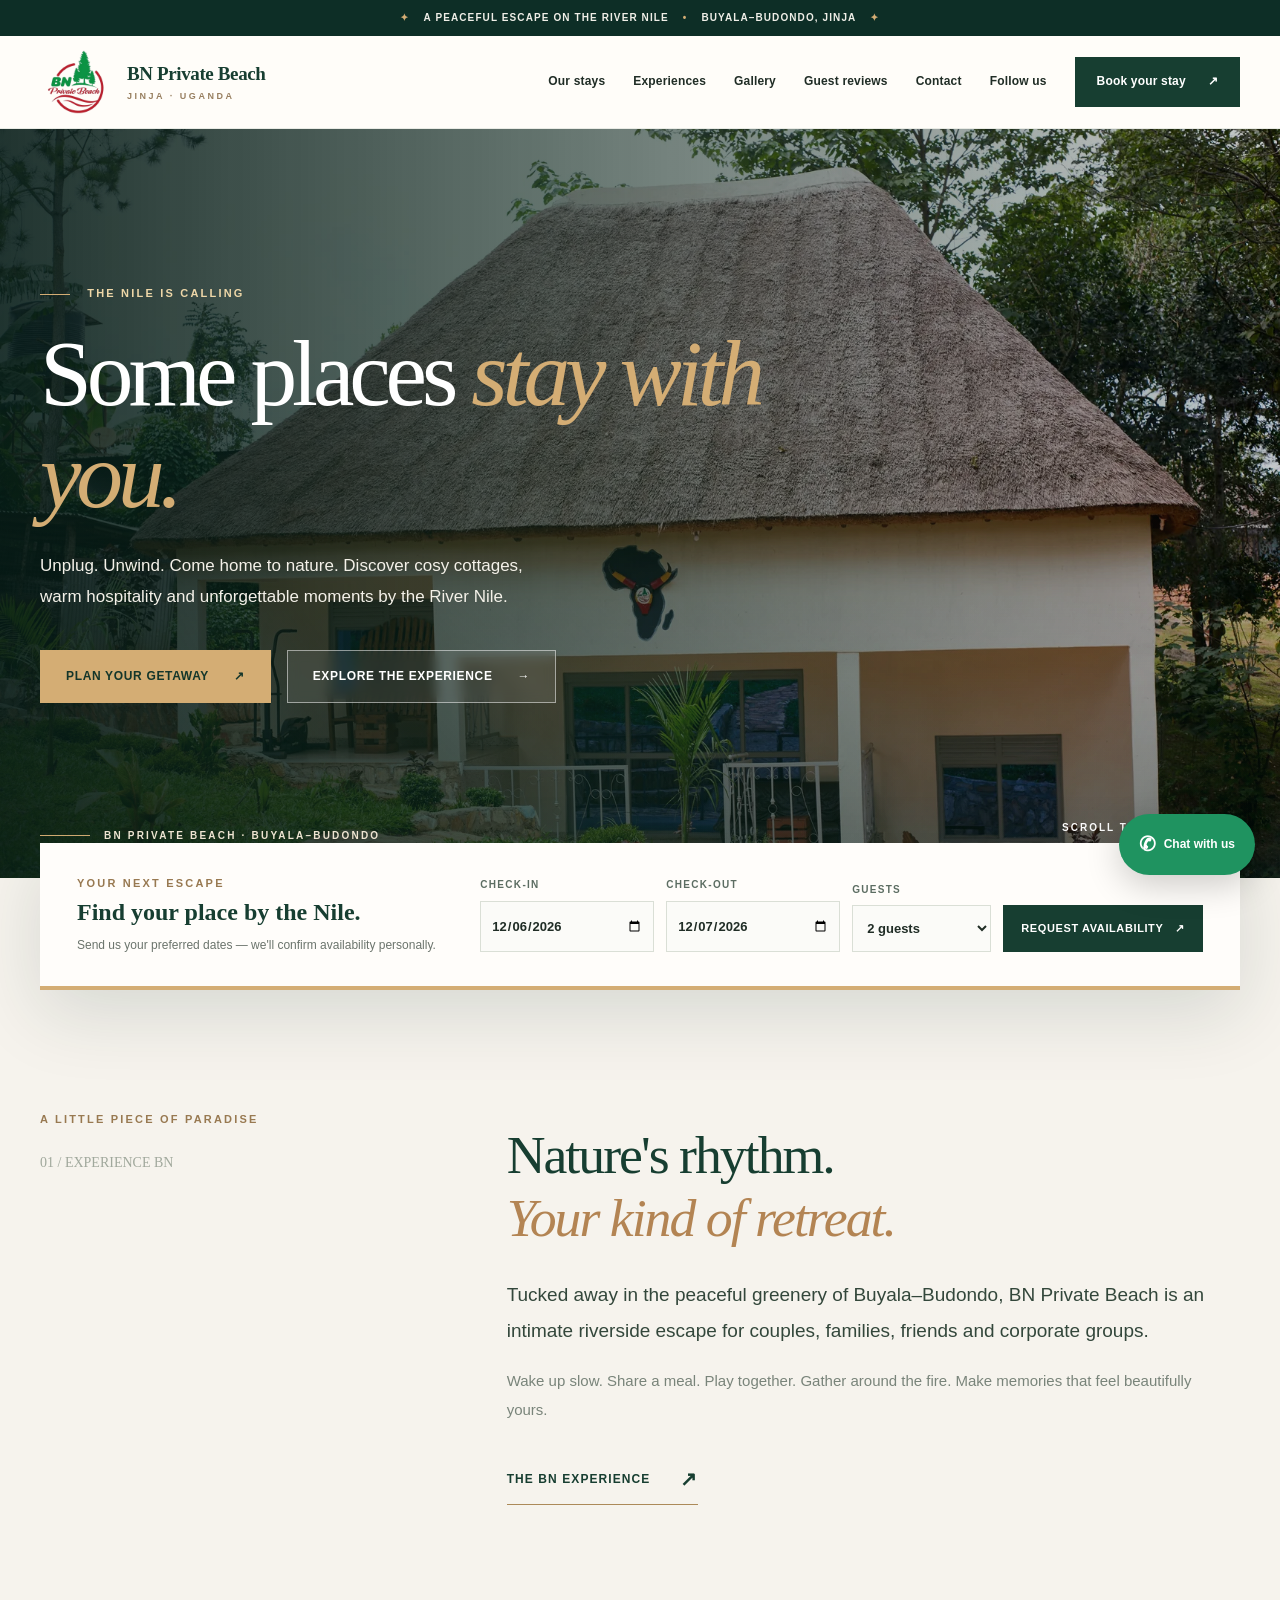
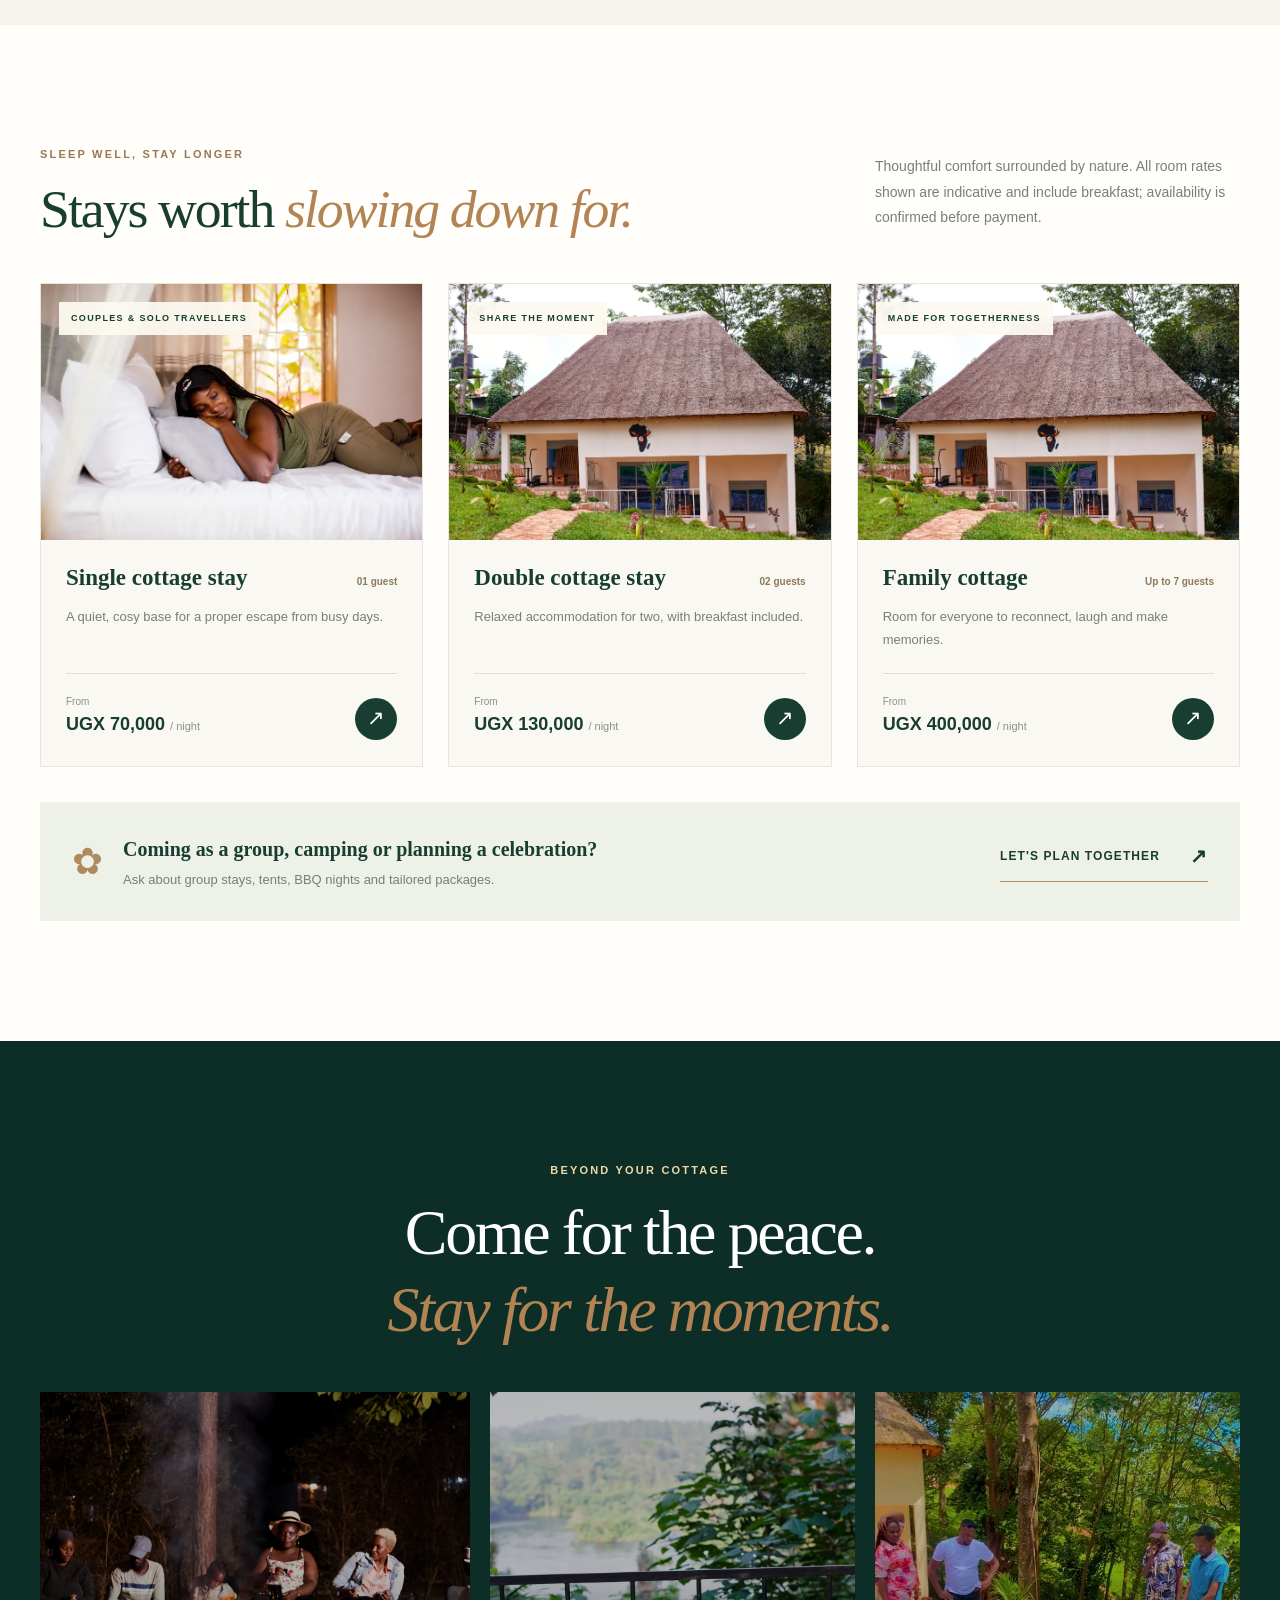
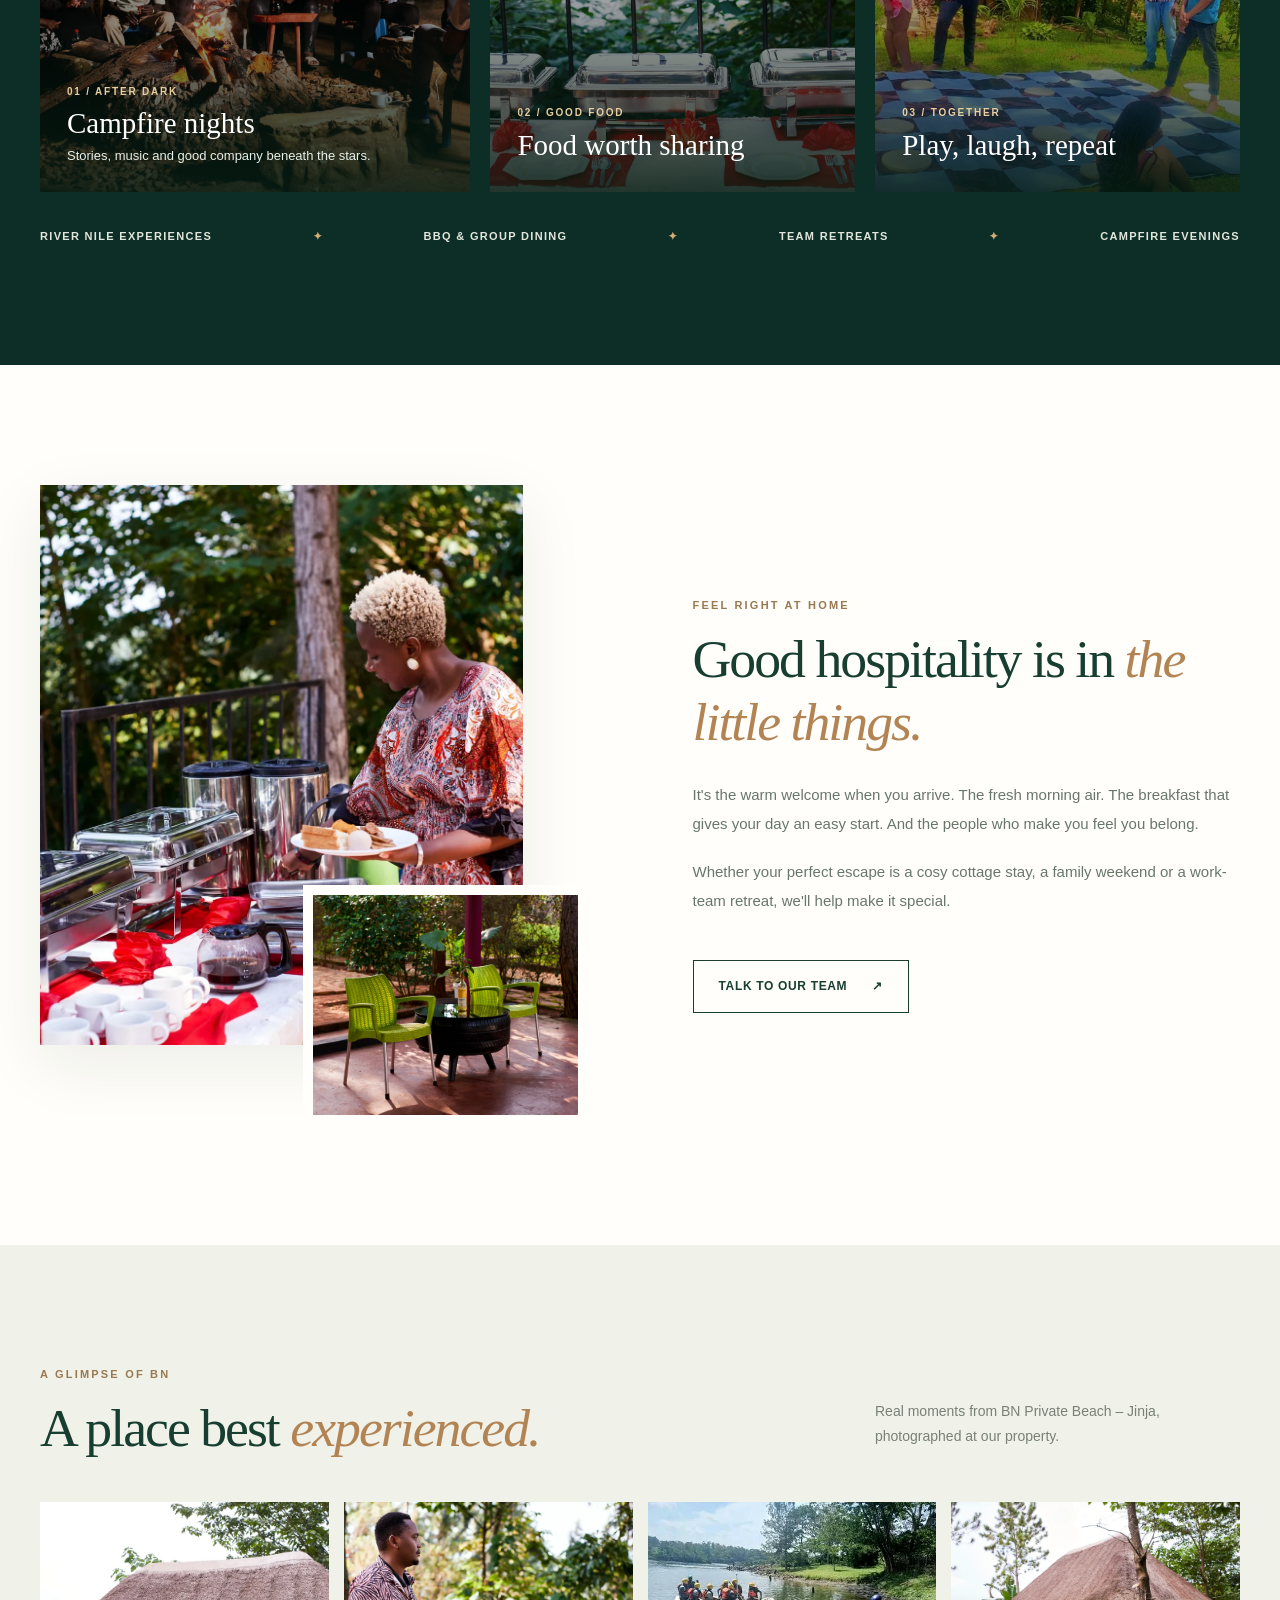
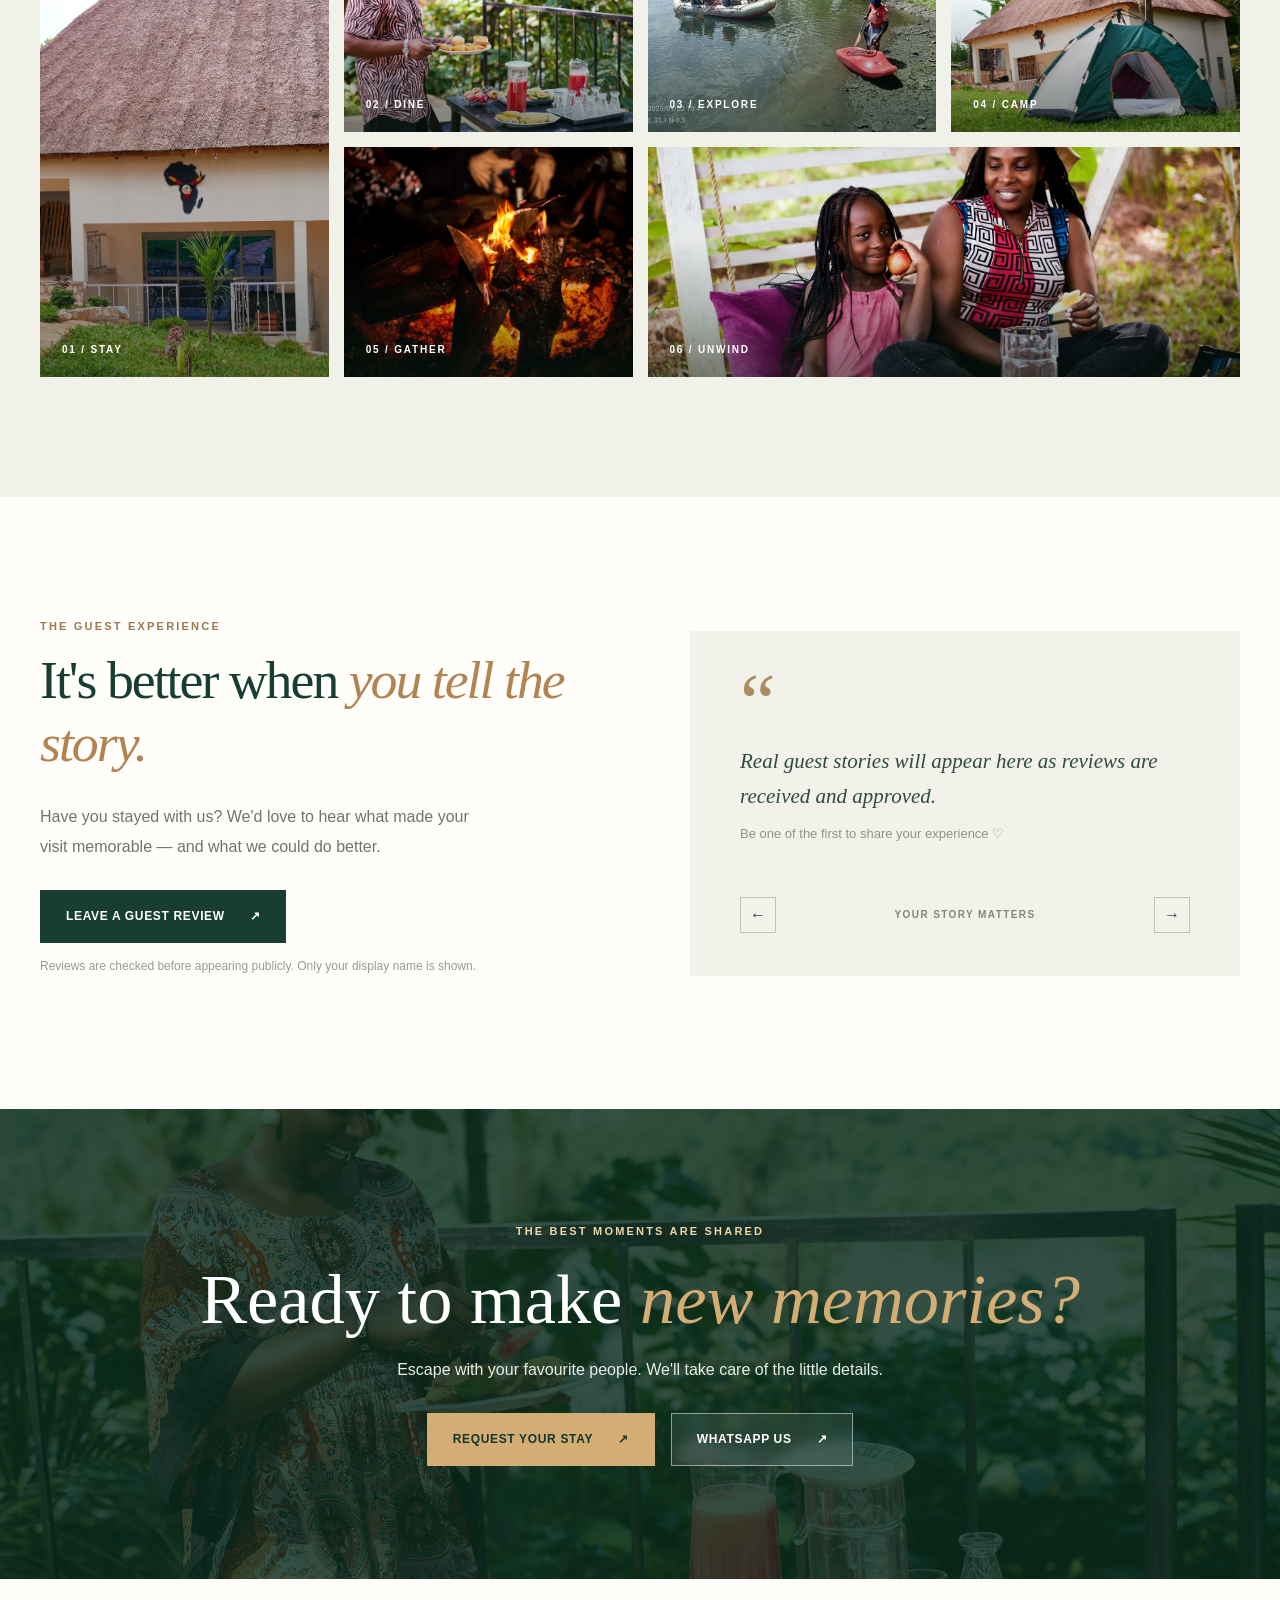
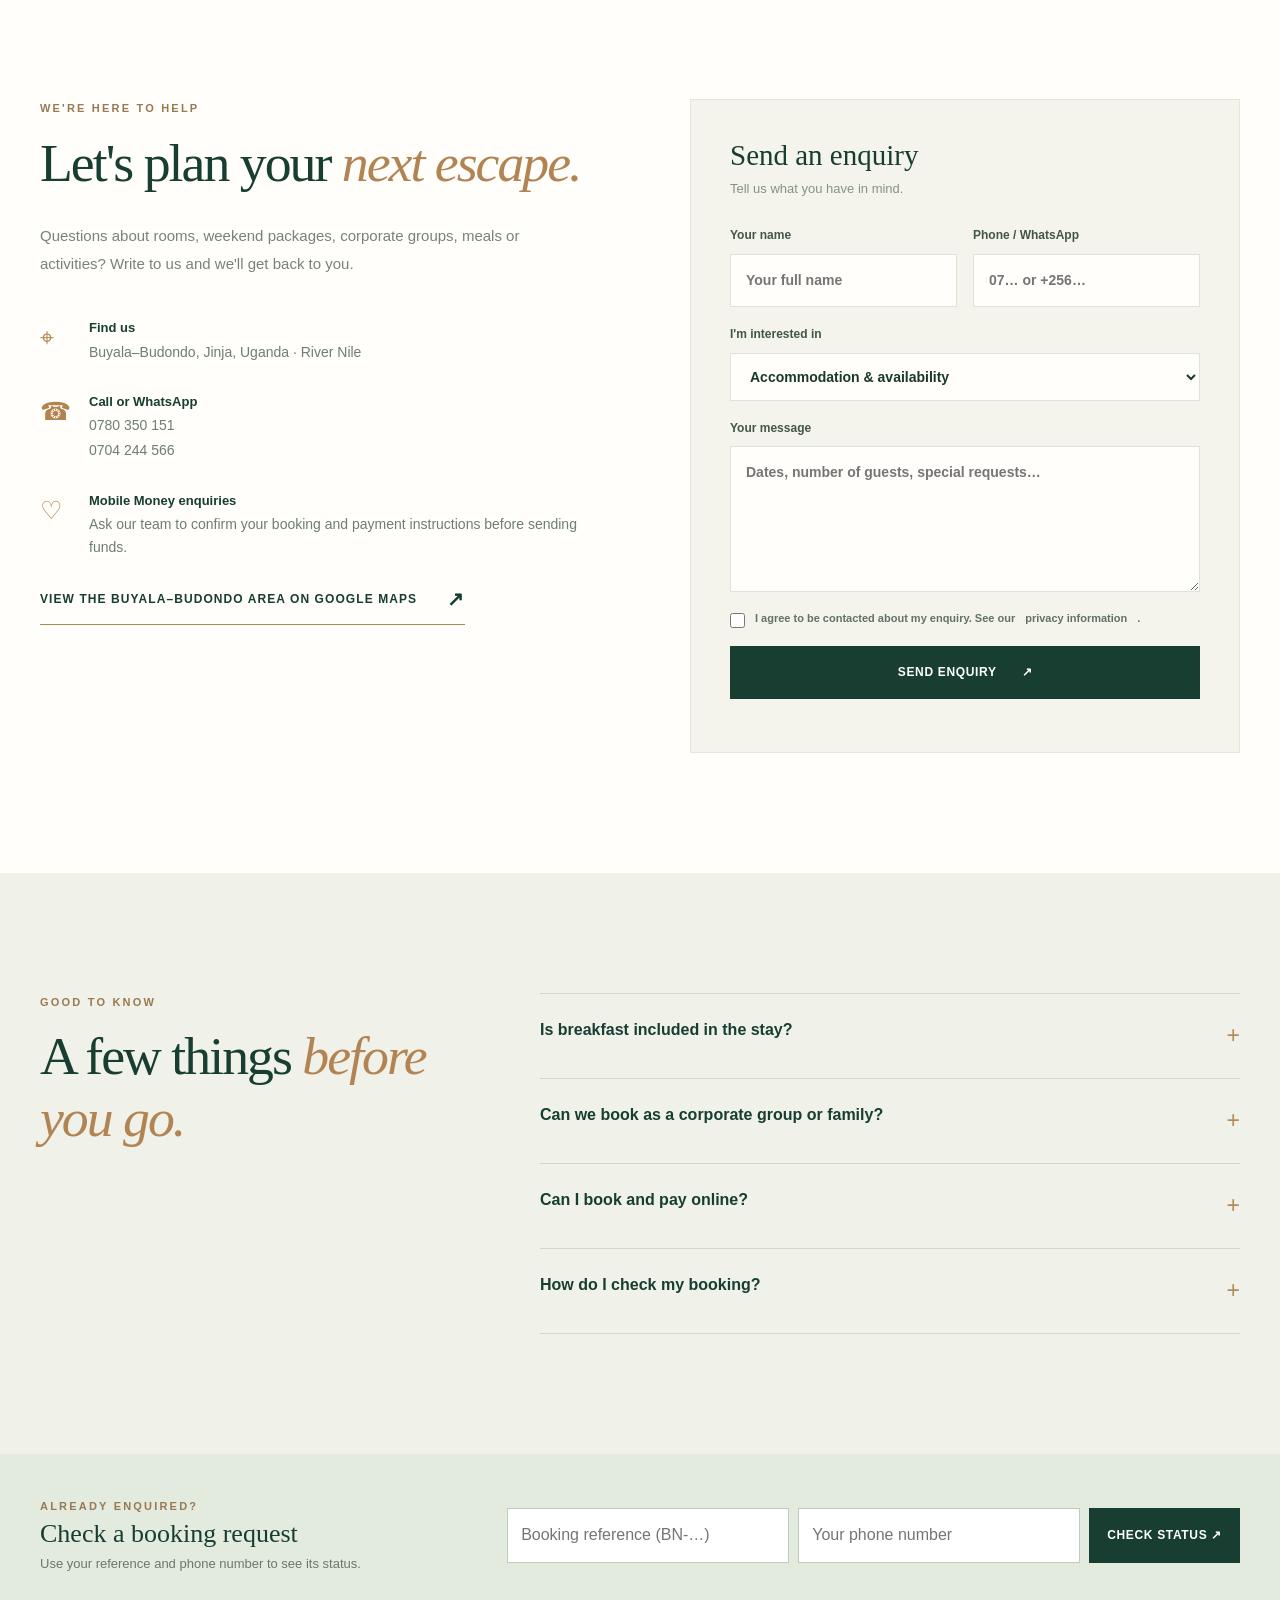
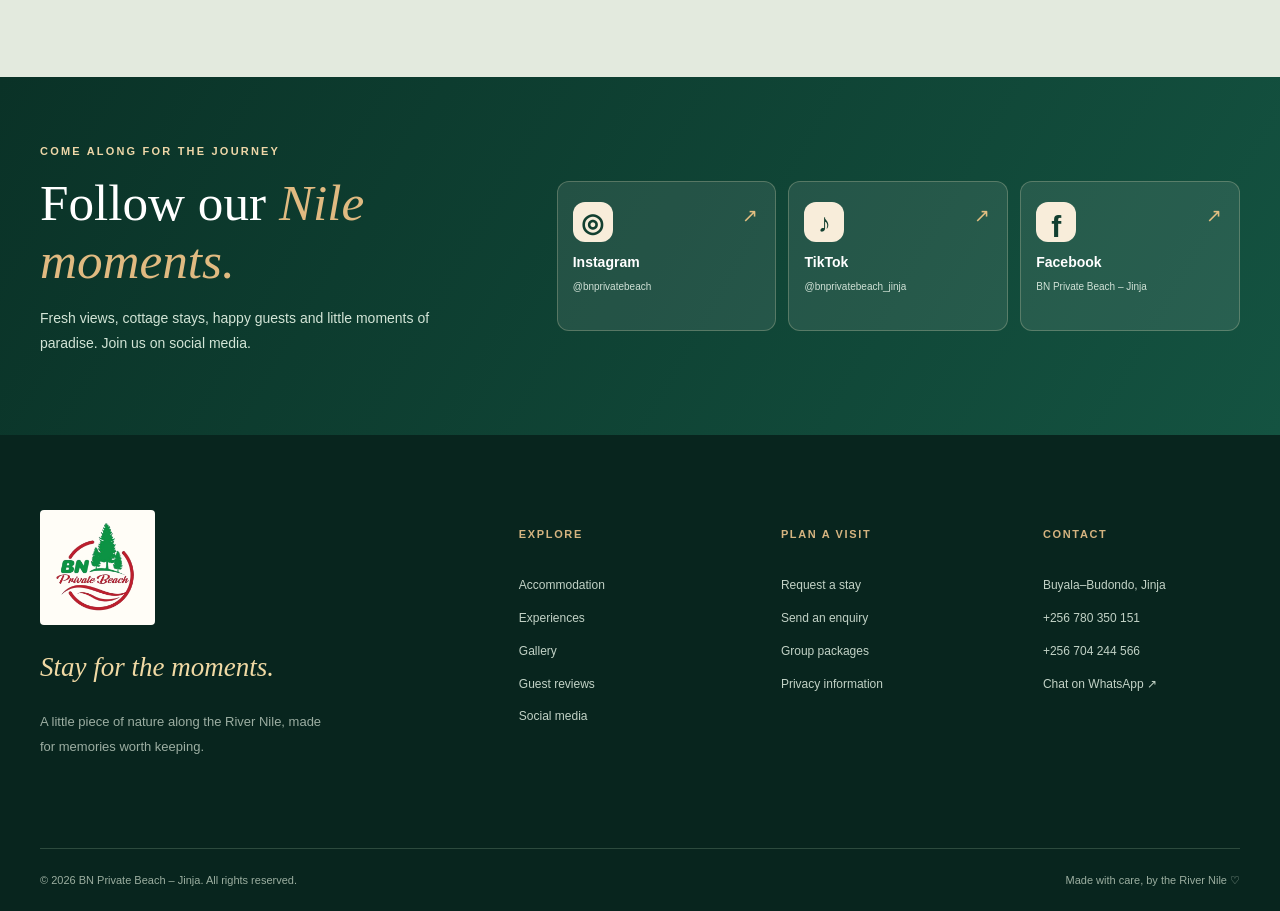
==== commit cdf37ef0: "Improve BN website security, social links and navigation" ====
--- a/index.html
+++ b/index.html
@@ -4,6 +4,8 @@
  <meta charset="utf-8"><meta name="viewport" content="width=device-width,initial-scale=1"><meta name="theme-color" content="#133a2f">
  <meta name="description" content="BN Private Beach – Jinja: tranquil cottages, family stays, delicious dining, campfires and memorable Nile experiences. Request your stay and contact our team.">
  <title>BN Private Beach – Jinja | Stay where the Nile slows down</title>
+ <meta name="referrer" content="strict-origin-when-cross-origin">
+ <meta http-equiv="Content-Security-Policy" content="default-src 'self'; script-src 'self'; style-src 'self' 'unsafe-inline' https://fonts.googleapis.com; font-src 'self' https://fonts.gstatic.com; img-src 'self' data:; connect-src 'self'; form-action 'self'; base-uri 'self'; object-src 'none'">
  <link rel="icon" href="assets/bn-logo.png"><link rel="preconnect" href="https://fonts.googleapis.com"><link rel="preconnect" href="https://fonts.gstatic.com" crossorigin>
  <link href="https://fonts.googleapis.com/css2?family=DM+Sans:wght@400;500;600;700;800&family=Playfair+Display:ital,wght@0,500;0,600;0,700;1,500;1,600&display=swap" rel="stylesheet">
  <link rel="stylesheet" href="assets/site.css"><script src="assets/site.js" defer></script>
@@ -11,9 +13,9 @@
 <body>
  <div class="announcement"><span class="tiny-star">✦</span> A peaceful escape on the River Nile <span class="announcement-dot">•</span> Buyala–Budondo, Jinja <span class="tiny-star">✦</span></div>
  <header class="site-header" id="top">
-  <div class="header-inner container">X
+  <div class="header-inner container">
    <a class="brand" href="#top" aria-label="BN Private Beach homepage"><img src="assets/bn-logo.png" alt="BN Private Beach official logo"><span class="brand-name"><b>BN Private Beach</b><small>JINJA · UGANDA</small></span></a>
-   <nav id="mainNav" class="main-nav" aria-label="Main navigation"><a href="#stays">Our stays</a><a href="#experiences">Experiences</a><a href="#gallery">Gallery</a><a href="#reviews">Guest reviews</a><a href="#contact">Contact</a><a class="nav-book" href="#booking">Book your stay <span>↗</span></a></nav>
+   <nav id="mainNav" class="main-nav" aria-label="Main navigation"><a href="#stays">Our stays</a><a href="#experiences">Experiences</a><a href="#gallery">Gallery</a><a href="#reviews">Guest reviews</a><a href="#contact">Contact</a><a href="#social">Follow us</a><a class="nav-book" href="#booking">Book your stay <span>↗</span></a></nav>
    <button class="menu-toggle" id="menuToggle" aria-label="Open menu" aria-expanded="false" aria-controls="mainNav"><span></span><span></span><span></span></button>
   </div>
  </header>
@@ -28,7 +30,9 @@
     <div class="hero-actions"><a class="btn btn-gold" href="#booking">Plan your getaway <span>↗</span></a><a class="btn btn-glass" href="#experiences">Explore the experience <span>→</span></a></div>
    </div>
    <div class="hero-caption"><span class="caption-line"></span> BN PRIVATE BEACH · BUYALA–BUDONDO</div>
-   <div class="hero-scroll">SCROLL TO DISCOVER <span>↓</span></div>
+   <a href="#booking" class="hero-scroll" aria-label="Scroll to booking section">
+      SCROLL TO DISCOVER <span aria-hidden="true">↓</span>
+  </a>
   </section>
 
   <section class="quick-book-section" id="booking" aria-labelledby="booking-title">
@@ -84,20 +88,30 @@
    <div class="review-display"><div class="quote-mark">“</div><div id="reviewList" class="review-list"><div class="review-placeholder">Real guest stories will appear here as reviews are received and approved.<br><span>Be one of the first to share your experience ♡</span></div></div><div class="review-navigation"><button id="prevReview" aria-label="Previous guest review">←</button><span id="reviewCount">YOUR STORY MATTERS</span><button id="nextReview" aria-label="Next guest review">→</button></div></div>
   </div></section>
 
-  <section class="cta-section"><div class="cta-overlay"></div><div class="container cta-content"><span class="eyebrow light">THE BEST MOMENTS ARE SHARED</span><h2>Ready to make <em>new memories?</em></h2><p>Escape with your favourite people. We'll take care of the little details.</p><div class="cta-actions"><a href="#booking" class="btn btn-gold">Request your stay <span>↗</span></a><a href="https://wa.me/256780350151?text=Hello%20BN%20Private%20Beach%20Jinja%2C%20I%20would%20like%20to%20inquire%20about%20a%20visit." class="btn btn-glass" target="_blank" rel="noopener">WhatsApp us <span>↗</span></a></div></div></section>
+  <section class="cta-section"><div class="cta-overlay"></div><div class="container cta-content"><span class="eyebrow light">THE BEST MOMENTS ARE SHARED</span><h2>Ready to make <em>new memories?</em></h2><p>Escape with your favourite people. We'll take care of the little details.</p><div class="cta-actions"><a href="#booking" class="btn btn-gold">Request your stay <span>↗</span></a><a href="https://wa.me/256780350151?text=Hello%20BN%20Private%20Beach%20Jinja%2C%20I%20would%20like%20to%20inquire%20about%20a%20visit." class="btn btn-glass" target="_blank" rel="noopener noreferrer">WhatsApp us <span>↗</span></a></div></div></section>
 
-  <section class="contact-section section-pad" id="contact"><div class="container contact-grid"><div><span class="eyebrow">WE'RE HERE TO HELP</span><h2>Let's plan your <em>next escape.</em></h2><p>Questions about rooms, weekend packages, corporate groups, meals or activities? Write to us and we'll get back to you.</p><div class="contact-points"><div><span class="contact-symbol">⌖</span><div><b>Find us</b><span>Buyala–Budondo, Jinja, Uganda · River Nile</span></div></div><div><span class="contact-symbol">☎</span><div><b>Call or WhatsApp</b><a href="tel:+256780350151">0780 350 151</a><a href="tel:+256704244566">0704 244 566</a></div></div><div><span class="contact-symbol">♡</span><div><b>Mobile Money enquiries</b><span>Ask our team to confirm your booking and payment instructions before sending funds.</span></div></div></div><a class="text-link" href="https://www.google.com/maps/search/?api=1&query=Buyala+Budondo+Jinja+Uganda" target="_blank" rel="noopener">View the Buyala–Budondo area on Google Maps <span>↗</span></a></div>
-  <form id="inquiryForm" class="contact-form" novalidate><div class="form-heading"><h3>Send an enquiry</h3><p>Tell us what you have in mind.</p></div><div class="field-row"><label>Your name <input name="name" required maxlength="100" autocomplete="name" placeholder="Your full name"></label><label>Phone / WhatsApp <input name="phone" required maxlength="30" autocomplete="tel" placeholder="07… or +256…"></label></div><label>I'm interested in <select name="subject"><option>Accommodation & availability</option><option>Family & group bookings</option><option>Corporate retreat</option><option>Camping & activities</option><option>Other enquiry</option></select></label><label>Your message <textarea name="message" rows="5" required maxlength="1800" placeholder="Dates, number of guests, special requests…"></textarea></label><label class="checkline"><input type="checkbox" required name="consent"> I agree to be contacted about my enquiry. See our <a href="privacy.html" target="_blank" rel="noopener">privacy information</a>.</label><input type="text" name="website" class="honeypot" tabindex="-1" autocomplete="off" aria-hidden="true"><button type="submit" class="btn btn-dark full">Send enquiry <span>↗</span></button><div id="inquiryFeedback" class="form-feedback" aria-live="polite"></div></form></div></section>
+  <section class="contact-section section-pad" id="contact"><div class="container contact-grid"><div><span class="eyebrow">WE'RE HERE TO HELP</span><h2>Let's plan your <em>next escape.</em></h2><p>Questions about rooms, weekend packages, corporate groups, meals or activities? Write to us and we'll get back to you.</p><div class="contact-points"><div><span class="contact-symbol">⌖</span><div><b>Find us</b><span>Buyala–Budondo, Jinja, Uganda · River Nile</span></div></div><div><span class="contact-symbol">☎</span><div><b>Call or WhatsApp</b><a href="tel:+256780350151">0780 350 151</a><a href="tel:+256704244566">0704 244 566</a></div></div><div><span class="contact-symbol">♡</span><div><b>Mobile Money enquiries</b><span>Ask our team to confirm your booking and payment instructions before sending funds.</span></div></div></div><a class="text-link" href="https://www.google.com/maps/search/?api=1&query=Buyala+Budondo+Jinja+Uganda" target="_blank" rel="noopener noreferrer">View the Buyala–Budondo area on Google Maps <span>↗</span></a></div>
+  <form id="inquiryForm" class="contact-form" novalidate><div class="form-heading"><h3>Send an enquiry</h3><p>Tell us what you have in mind.</p></div><div class="field-row"><label>Your name <input name="name" required maxlength="100" autocomplete="name" placeholder="Your full name"></label><label>Phone / WhatsApp <input name="phone" required maxlength="30" autocomplete="tel" placeholder="07… or +256…"></label></div><label>I'm interested in <select name="subject"><option>Accommodation & availability</option><option>Family & group bookings</option><option>Corporate retreat</option><option>Camping & activities</option><option>Other enquiry</option></select></label><label>Your message <textarea name="message" rows="5" required maxlength="1800" placeholder="Dates, number of guests, special requests…"></textarea></label><label class="checkline"><input type="checkbox" required name="consent"> I agree to be contacted about my enquiry. See our <a href="privacy.html" target="_blank" rel="noopener noreferrer">privacy information</a>.</label><input type="text" name="website" class="honeypot" tabindex="-1" autocomplete="off" aria-hidden="true"><button type="submit" class="btn btn-dark full">Send enquiry <span>↗</span></button><div id="inquiryFeedback" class="form-feedback" aria-live="polite"></div></form></div></section>
 
   <section class="faq-section section-pad"><div class="container faq-grid"><div><span class="eyebrow">GOOD TO KNOW</span><h2>A few things <em>before you go.</em></h2></div><div class="faqs"><details><summary>Is breakfast included in the stay?</summary><p>Yes. Our quoted cottage rates include bed and breakfast unless your personalised package specifies otherwise.</p></details><details><summary>Can we book as a corporate group or family?</summary><p>Absolutely. We host groups, retreats, family getaways and special occasions. Share the dates and expected group size and we'll propose a package.</p></details><details><summary>Can I book and pay online?</summary><p>You can submit a booking request here. Our team confirms availability first; secure online Mobile Money checkout becomes available after your booking is approved and the payment service is activated. Never enter your PIN on this site.</p></details><details><summary>How do I check my booking?</summary><p>Use the booking reference you receive after sending your request, together with the phone number you submitted. You can check it below or speak to us on WhatsApp.</p></details></div></div></section>
 
   <section class="lookup-section"><div class="container lookup-inner"><div><span class="eyebrow">ALREADY ENQUIRED?</span><h3>Check a booking request</h3><p>Use your reference and phone number to see its status.</p></div><form id="lookupForm" class="lookup-form"><input name="reference" required placeholder="Booking reference (BN-…)" aria-label="Booking reference"><input name="phone" required placeholder="Your phone number" aria-label="Phone number"><button class="btn btn-dark" type="submit">Check status ↗</button></form><div id="lookupFeedback" class="lookup-feedback" aria-live="polite"></div></div></section>
  </main>
- <footer class="footer"><div class="container"><div class="footer-main"><div class="footer-brand"><img src="assets/bn-logo.png" alt="BN Private Beach official logo"><h3>Stay for the moments.</h3><p>A little piece of nature along the River Nile, made for memories worth keeping.</p></div><div><h4>Explore</h4><a href="#stays">Accommodation</a><a href="#experiences">Experiences</a><a href="#gallery">Gallery</a><a href="#reviews">Guest reviews</a></div><div><h4>Plan a visit</h4><a href="#booking">Request a stay</a><a href="#contact">Send an enquiry</a><a href="#contact">Group packages</a><a href="privacy.html">Privacy information</a></div><div><h4>Contact</h4><span>Buyala–Budondo, Jinja</span><a href="tel:+256780350151">+256 780 350 151</a><a href="tel:+256704244566">+256 704 244 566</a><a href="https://wa.me/256780350151" target="_blank" rel="noopener">Chat on WhatsApp ↗</a></div></div><div class="footer-bottom"><span>© <span id="year">2026</span> BN Private Beach – Jinja. All rights reserved.</span><span>Made with care, by the River Nile ♡</span></div></div></footer>
- <a href="https://wa.me/256780350151?text=Hello%20BN%20Private%20Beach%20Jinja!" target="_blank" rel="noopener" class="floating-wa" aria-label="Chat with BN Private Beach on WhatsApp"><span class="wa-icon">✆</span><span>Chat with us</span></a>
+ <section class="social-section" id="social" aria-labelledby="social-heading">
+  <div class="container social-inner">
+   <div class="social-heading"><span class="eyebrow light">COME ALONG FOR THE JOURNEY</span><h2 id="social-heading">Follow our <em>Nile moments.</em></h2><p>Fresh views, cottage stays, happy guests and little moments of paradise. Join us on social media.</p></div>
+   <div class="social-links" aria-label="BN Private Beach social media">
+    <a class="social-link" href="https://www.instagram.com/bnprivatebeach/" target="_blank" rel="noopener noreferrer" aria-label="BN Private Beach on Instagram, @bnprivatebeach"><span class="social-symbol social-instagram" aria-hidden="true">◎</span><span><strong>Instagram</strong><small>@bnprivatebeach</small></span><span class="social-arrow" aria-hidden="true">↗</span></a>
+    <a class="social-link" href="https://www.tiktok.com/@bnprivatebeach_jinja" target="_blank" rel="noopener noreferrer" aria-label="BN Private Beach on TikTok, @bnprivatebeach_jinja"><span class="social-symbol social-tiktok" aria-hidden="true">♪</span><span><strong>TikTok</strong><small>@bnprivatebeach_jinja</small></span><span class="social-arrow" aria-hidden="true">↗</span></a>
+    <a class="social-link" href="https://www.facebook.com/search/pages/?q=BN%20Private%20Beach%20-%20Jinja" target="_blank" rel="noopener noreferrer" aria-label="Search Facebook for BN Private Beach - Jinja"><span class="social-symbol social-facebook" aria-hidden="true">f</span><span><strong>Facebook</strong><small>BN Private Beach – Jinja</small></span><span class="social-arrow" aria-hidden="true">↗</span></a>
+   </div>
+  </div>
+ </section>
+ <footer class="footer"><div class="container"><div class="footer-main"><div class="footer-brand"><img src="assets/bn-logo.png" alt="BN Private Beach official logo"><h3>Stay for the moments.</h3><p>A little piece of nature along the River Nile, made for memories worth keeping.</p></div><div><h4>Explore</h4><a href="#stays">Accommodation</a><a href="#experiences">Experiences</a><a href="#gallery">Gallery</a><a href="#reviews">Guest reviews</a><a href="#social">Social media</a></div><div><h4>Plan a visit</h4><a href="#booking">Request a stay</a><a href="#contact">Send an enquiry</a><a href="#contact">Group packages</a><a href="privacy.html">Privacy information</a></div><div><h4>Contact</h4><span>Buyala–Budondo, Jinja</span><a href="tel:+256780350151">+256 780 350 151</a><a href="tel:+256704244566">+256 704 244 566</a><a href="https://wa.me/256780350151" target="_blank" rel="noopener noreferrer">Chat on WhatsApp ↗</a></div></div><div class="footer-bottom"><span>© <span id="year">2026</span> BN Private Beach – Jinja. All rights reserved.</span><span>Made with care, by the River Nile ♡</span></div></div></footer>
+ <a href="https://wa.me/256780350151?text=Hello%20BN%20Private%20Beach%20Jinja!" target="_blank" rel="noopener noreferrer" class="floating-wa" aria-label="Chat with BN Private Beach on WhatsApp"><span class="wa-icon">✆</span><span>Chat with us</span></a>
 
- <dialog id="bookingDialog" class="modal"><div class="modal-header"><div><span class="eyebrow">PLAN YOUR STAY</span><h2>Request a booking</h2></div><button class="modal-close" type="button" data-close="bookingDialog" aria-label="Close">×</button></div><form id="bookingForm" novalidate><div class="form-grid"><label>Accommodation <select name="room" id="roomType" required><option value="single">Single cottage · UGX 70,000</option><option value="double">Double cottage · UGX 130,000</option><option value="family">Family cottage · UGX 400,000</option></select></label><label>Cottages <select name="units" id="roomUnits"><option value="1">1</option><option value="2">2</option><option value="3">3</option><option value="4">4</option><option value="5">5</option><option value="6">6</option></select></label><label>Check-in <input required type="date" id="bookingCheckin" name="checkin"></label><label>Check-out <input required type="date" id="bookingCheckout" name="checkout"></label><label>Number of guests <input required type="number" min="1" max="42" value="2" name="guests" id="bookingGuests"></label><label>Your full name <input required maxlength="120" autocomplete="name" name="name" placeholder="Full name"></label><label>Phone number <input required maxlength="30" autocomplete="tel" name="phone" placeholder="+256 …"></label><label>Email address <input required type="email" maxlength="180" autocomplete="email" name="email" placeholder="you@example.com"></label></div><label>Anything we should know? <textarea name="note" maxlength="1200" rows="3" placeholder="Special requests, arrival details…"></textarea></label><label class="checkline"><input name="consent" type="checkbox" required> I agree to be contacted about my booking and understand availability must be confirmed. See our <a href="privacy.html" target="_blank" rel="noopener">privacy information</a>.</label><input class="honeypot" tabindex="-1" aria-hidden="true" autocomplete="off" name="website"><div class="booking-estimate"><div><span>Estimated total · bed & breakfast</span><strong id="estimateTotal">UGX 130,000</strong><small id="estimateNights">1 night · 1 cottage</small></div><span>Indicative price; confirmation required</span></div><button type="submit" class="btn btn-dark full">Send booking request ↗</button><div id="bookingFeedback" class="form-feedback" aria-live="polite"></div></form></dialog>
- <dialog id="reviewDialog" class="modal compact"><div class="modal-header"><div><span class="eyebrow">YOUR FEEDBACK MATTERS</span><h2>Share your experience</h2></div><button class="modal-close" type="button" data-close="reviewDialog" aria-label="Close">×</button></div><form id="reviewForm"><label>Display name <input name="name" maxlength="70" required placeholder="How your name will appear"></label><label>Your rating <select name="rating"><option value="5">★★★★★ · Excellent</option><option value="4">★★★★☆ · Very good</option><option value="3">★★★☆☆ · Good</option><option value="2">★★☆☆☆ · Could improve</option><option value="1">★☆☆☆☆ · Disappointing</option></select></label><label>Your review <textarea maxlength="900" minlength="12" rows="5" required name="comment" placeholder="Tell us about your stay…"></textarea></label><label class="checkline"><input type="checkbox" required name="consent"> I confirm this is my experience and agree to publication after moderation. See our <a href="privacy.html" target="_blank" rel="noopener">privacy information</a>.</label><input class="honeypot" name="website" tabindex="-1" aria-hidden="true" autocomplete="off"><button class="btn btn-dark full" type="submit">Submit my review ↗</button><div id="reviewFeedback" class="form-feedback" aria-live="polite"></div></form></dialog>
+ <dialog id="bookingDialog" class="modal"><div class="modal-header"><div><span class="eyebrow">PLAN YOUR STAY</span><h2>Request a booking</h2></div><button class="modal-close" type="button" data-close="bookingDialog" aria-label="Close">×</button></div><form id="bookingForm" novalidate><div class="form-grid"><label>Accommodation <select name="room" id="roomType" required><option value="single">Single cottage · UGX 70,000</option><option value="double">Double cottage · UGX 130,000</option><option value="family">Family cottage · UGX 400,000</option></select></label><label>Cottages <select name="units" id="roomUnits"><option value="1">1</option><option value="2">2</option><option value="3">3</option><option value="4">4</option><option value="5">5</option><option value="6">6</option></select></label><label>Check-in <input required type="date" id="bookingCheckin" name="checkin"></label><label>Check-out <input required type="date" id="bookingCheckout" name="checkout"></label><label>Number of guests <input required type="number" min="1" max="42" value="2" name="guests" id="bookingGuests"></label><label>Your full name <input required maxlength="120" autocomplete="name" name="name" placeholder="Full name"></label><label>Phone number <input required maxlength="30" autocomplete="tel" name="phone" placeholder="+256 …"></label><label>Email address <input required type="email" maxlength="180" autocomplete="email" name="email" placeholder="you@example.com"></label></div><label>Anything we should know? <textarea name="note" maxlength="1200" rows="3" placeholder="Special requests, arrival details…"></textarea></label><label class="checkline"><input name="consent" type="checkbox" required> I agree to be contacted about my booking and understand availability must be confirmed. See our <a href="privacy.html" target="_blank" rel="noopener noreferrer">privacy information</a>.</label><input class="honeypot" tabindex="-1" aria-hidden="true" autocomplete="off" name="website"><div class="booking-estimate"><div><span>Estimated total · bed & breakfast</span><strong id="estimateTotal">UGX 130,000</strong><small id="estimateNights">1 night · 1 cottage</small></div><span>Indicative price; confirmation required</span></div><button type="submit" class="btn btn-dark full">Send booking request ↗</button><div id="bookingFeedback" class="form-feedback" aria-live="polite"></div></form></dialog>
+ <dialog id="reviewDialog" class="modal compact"><div class="modal-header"><div><span class="eyebrow">YOUR FEEDBACK MATTERS</span><h2>Share your experience</h2></div><button class="modal-close" type="button" data-close="reviewDialog" aria-label="Close">×</button></div><form id="reviewForm"><label>Display name <input name="name" maxlength="70" required placeholder="How your name will appear"></label><label>Your rating <select name="rating"><option value="5">★★★★★ · Excellent</option><option value="4">★★★★☆ · Very good</option><option value="3">★★★☆☆ · Good</option><option value="2">★★☆☆☆ · Could improve</option><option value="1">★☆☆☆☆ · Disappointing</option></select></label><label>Your review <textarea maxlength="900" minlength="12" rows="5" required name="comment" placeholder="Tell us about your stay…"></textarea></label><label class="checkline"><input type="checkbox" required name="consent"> I confirm this is my experience and agree to publication after moderation. See our <a href="privacy.html" target="_blank" rel="noopener noreferrer">privacy information</a>.</label><input class="honeypot" name="website" tabindex="-1" aria-hidden="true" autocomplete="off"><button class="btn btn-dark full" type="submit">Submit my review ↗</button><div id="reviewFeedback" class="form-feedback" aria-live="polite"></div></form></dialog>
  <dialog id="photoDialog" class="photo-dialog"><button type="button" class="modal-close" data-close="photoDialog" aria-label="Close picture">×</button><img id="photoDialogImage" alt="Gallery photograph"><p id="photoDialogCaption"></p></dialog>
  <div id="toast" class="toast" role="status" aria-live="polite"></div>
 </body></html>
--- a/assets/site.css
+++ b/assets/site.css
@@ -5,3 +5,8 @@
 @media(max-width:920px){.container{width:min(100% - 36px,1200px)}.section-pad{padding:82px 0}.main-nav{display:none;position:absolute;top:93px;left:0;right:0;background:#fffefa;padding:25px;box-shadow:var(--shadow);flex-direction:column;align-items:stretch;z-index:60}.main-nav.show{display:flex}.main-nav>a{font-size:14px}.menu-toggle{display:flex;border:0;background:transparent;width:36px;height:32px;flex-direction:column;justify-content:center;gap:5px}.menu-toggle span{width:28px;height:2px;background:var(--green);display:block}.hero{min-height:600px;height:670px}.hero h1{font-size:70px}.quick-book-form{grid-template-columns:1fr 1fr}.intro-grid{grid-template-columns:1fr;gap:28px}.intro-eyebrow{flex-direction:row;justify-content:space-between}.stays-grid{grid-template-columns:repeat(2,1fr)}.stays-grid .stay-card:last-child{grid-column:span 2}.experience-collage{grid-template-columns:1fr 1fr}.exp-large{grid-column:span 2}.experience-tile{min-height:320px}.story-grid,.reviews-grid,.contact-grid{gap:48px}.story-main{height:430px}.gallery-grid{grid-auto-rows:180px}.footer-main{grid-template-columns:1.5fr 1fr 1fr;gap:38px}.footer-main>div:last-child{grid-column:1 / -1}.lookup-inner{grid-template-columns:1fr;gap:18px}.lookup-feedback{grid-column:1}}
 @media(max-width:650px){.announcement{font-size:8px;gap:8px;letter-spacing:.08em}.announcement-dot{display:none}.site-header{height:77px}.brand img{height:65px;width:65px}.brand-name b{font-size:16px}.brand-name small{font-size:8px}.main-nav{top:77px}.hero{min-height:620px;height:calc(100svh - 100px);max-height:760px}.hero-background{object-position:59% center}.hero-overlay{background:linear-gradient(90deg,rgba(5,30,21,.85),rgba(3,25,18,.48)),linear-gradient(0deg,rgba(0,0,0,.28),transparent 50%)}.hero-content{padding-top:120px}.hero h1{font-size:clamp(49px,12vw,74px);line-height:1.12}.hero p{font-size:14px;max-width:400px;line-height:1.8}.hero-actions{align-items:stretch}.hero-actions .btn{font-size:10px;padding:15px 14px;gap:10px}.hero-caption{font-size:8px;bottom:27px}.hero-scroll{display:none}.quick-book{transform:translateY(-8px);margin-bottom:-8px;padding:24px 18px}.quick-book-form{grid-template-columns:1fr 1fr;gap:10px}.quick-book-form label:nth-child(3){grid-column:1}.quick-book-form .btn{grid-column:2;height:47px;font-size:10px;padding:10px}.quick-book-intro h2{font-size:23px}.intro-numeric{font-size:11px}.intro-grid{gap:30px}.section-headline,.section-heading h2,.story-content h2,.reviews-section h2,.contact-section h2,.faq-section h2{font-size:clamp(39px,10vw,54px)}.intro-lead{font-size:17px}.section-heading.spaced{display:block}.section-heading.spaced>p{margin-top:18px}.stays-grid{grid-template-columns:1fr}.stays-grid .stay-card:last-child{grid-column:auto}.stay-photo{height:255px}.group-note{align-items:start;flex-wrap:wrap;padding:24px 22px}.group-note .text-link{margin-left:0}.experience-collage{grid-template-columns:1fr;gap:14px}.exp-large{grid-column:auto}.experience-tile{min-height:300px}.experience-list{justify-content:center;font-size:10px;text-align:center}.story-grid,.reviews-grid,.contact-grid,.faq-grid{grid-template-columns:1fr;gap:45px}.story-images{padding-right:40px;padding-bottom:45px}.story-main{height:360px}.story-small{height:190px}.gallery-grid{grid-template-columns:1fr 1fr;grid-auto-rows:160px;gap:9px}.gallery-photo.tall{grid-row:span 2}.gallery-photo.wide{grid-column:span 2}.gallery-photo span{bottom:12px;left:12px;font-size:8px}.review-display{padding:30px 25px;min-height:315px}.reviews-section .btn{margin-top:10px}.cta-section{min-height:420px}.cta-section h2{font-size:47px}.contact-form{padding:25px 20px}.field-row,.form-grid{grid-template-columns:1fr}.lookup-form{grid-template-columns:1fr}.lookup-form .btn{width:100%}.footer-main{grid-template-columns:1fr 1fr;gap:35px;padding:52px 0}.footer-brand{grid-column:span 2}.footer-main>div:last-child{grid-column:auto}.footer-bottom{flex-direction:column;gap:3px}.floating-wa{right:14px;bottom:14px;padding:10px 14px}.floating-wa span:last-child{display:none}.floating-wa .wa-icon{font-size:24px}.modal{padding:26px 20px}.booking-estimate{padding:14px}.booking-estimate strong{font-size:21px}}
 @media(prefers-reduced-motion:reduce){html{scroll-behavior:auto}*,*::before,*::after{animation-duration:.001ms!important;transition-duration:.001ms!important}}
+
+/* BN social connections: accessible, mobile-first, no third-party embeds */
+.social-section{background:linear-gradient(120deg,#0a3227,#145341);padding:65px 0;color:#fff}.social-inner{display:grid;grid-template-columns:.85fr 1.3fr;gap:70px;align-items:center}.social-heading h2{font:500 clamp(33px,4vw,56px)/1.13 var(--display);margin:14px 0 16px;color:#fff}.social-heading h2 em{color:#e0ba81}.social-heading p{max-width:420px;color:#d2e4d6;line-height:1.8;font-size:14px}.social-links{display:grid;grid-template-columns:repeat(3,minmax(0,1fr));gap:12px}.social-link{display:flex;min-height:150px;background:rgba(255,255,255,.09);border:1px solid rgba(240,227,192,.25);padding:20px 15px;flex-direction:column;gap:9px;color:#fff!important;border-radius:12px;text-decoration:none;transition:background .2s,transform .2s;position:relative}.social-link:hover,.social-link:focus-visible{background:rgba(255,255,255,.16);transform:translateY(-3px)}.social-symbol{display:grid;place-items:center;width:40px;height:40px;border-radius:12px;background:#f8edda;color:#123f30;font-size:26px;font-family:Arial,sans-serif;font-weight:700}.social-facebook{font-size:30px}.social-link strong{display:block;font-size:14px;margin-bottom:5px}.social-link small{display:block;font-size:10px;color:#d0e1d6;line-height:1.5;overflow-wrap:anywhere}.social-arrow{position:absolute;right:17px;top:18px;color:#e2be81;font-size:19px}
+@media(max-width:950px){.social-inner{grid-template-columns:1fr;gap:25px}}
+@media(max-width:560px){.social-section{padding:52px 0}.social-links{grid-template-columns:1fr;gap:9px}.social-link{min-height:75px;flex-direction:row;align-items:center;padding:13px 18px}.social-symbol{flex:none}.social-link strong{margin:0 0 3px}.social-arrow{top:28px}}
